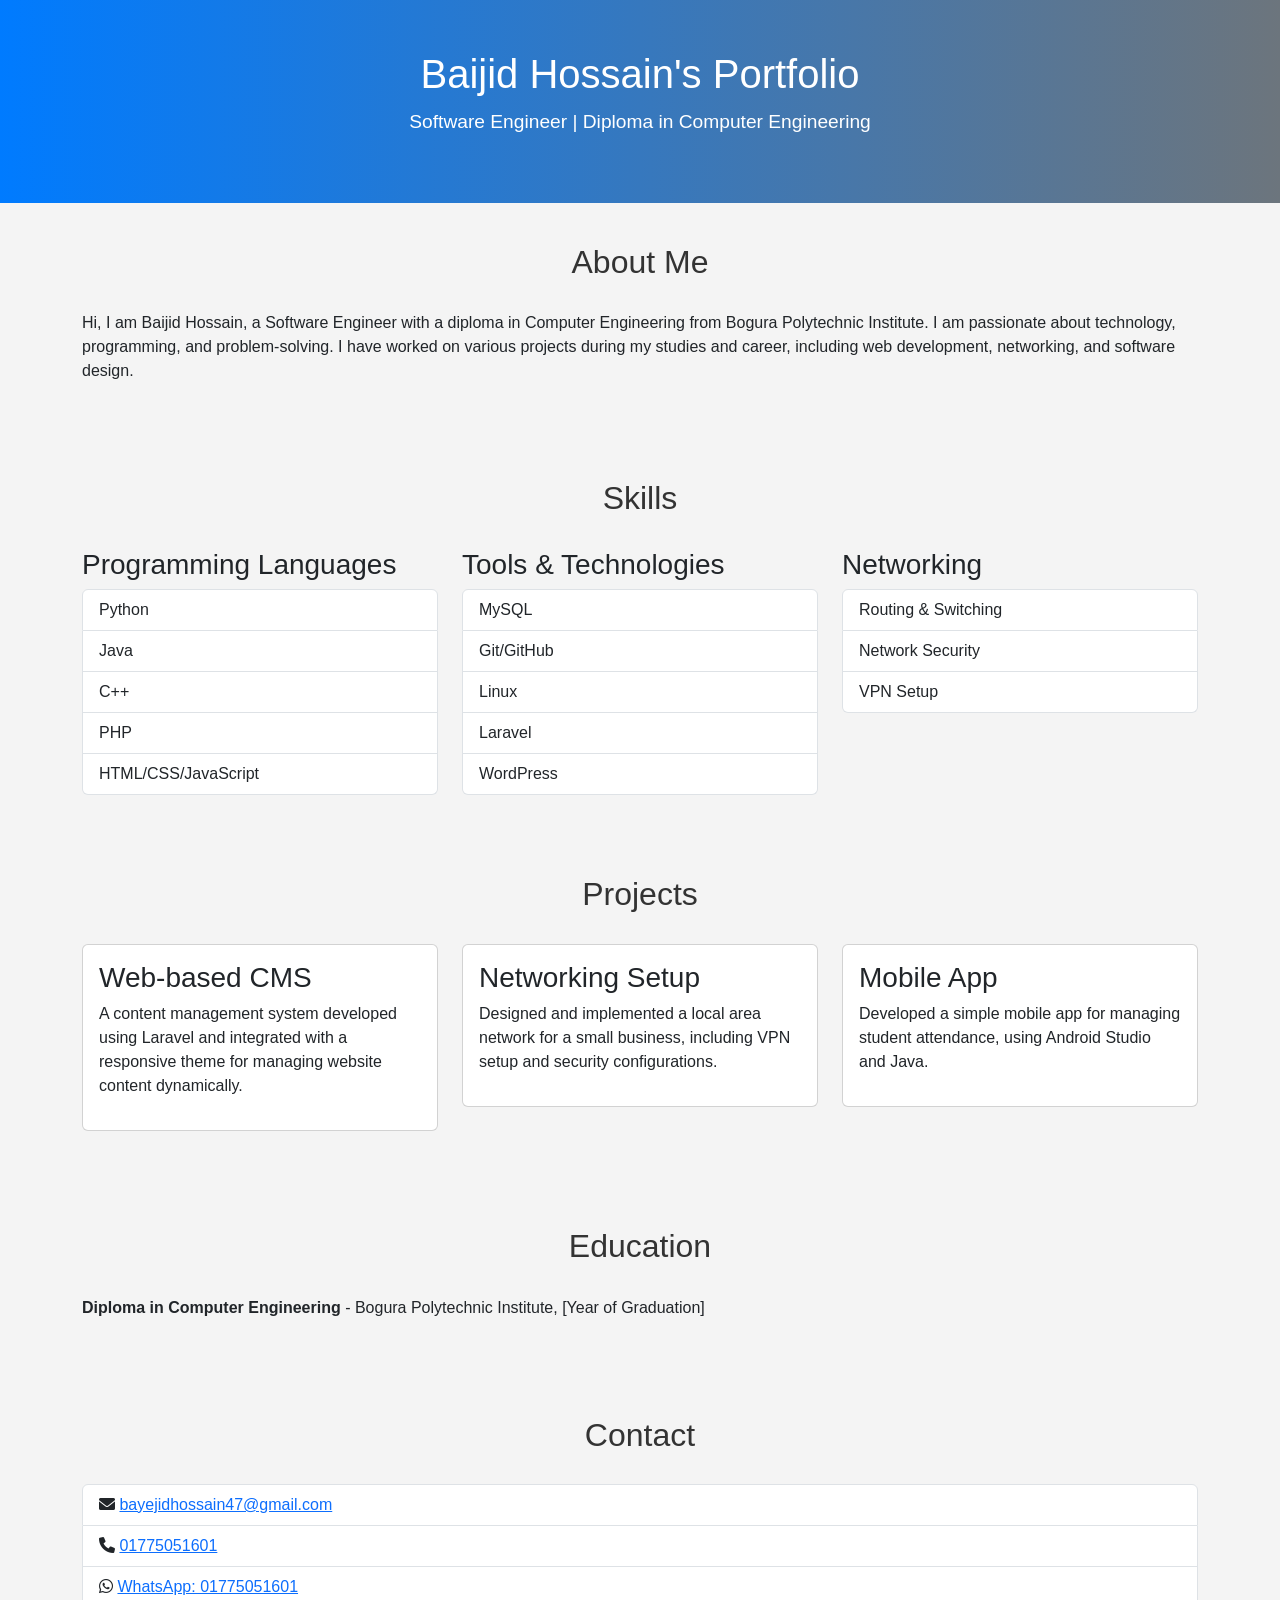
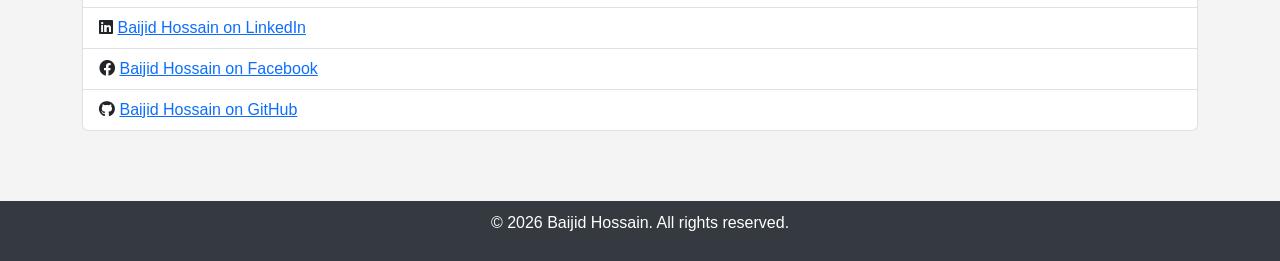
==== index.html @ fb40c0da "some content update" ====
<!DOCTYPE html>
<html lang="en">
<head>
    <meta charset="UTF-8">
    <meta name="viewport" content="width=device-width, initial-scale=1.0">
    <meta name="description" content="Portfolio of Baijid Hossain, a Software Engineer with a Diploma in Computer Engineering.">
    <title>Baijid Hossain - Portfolio</title>

    <!-- Bootstrap 5 CDN -->
    <link href="https://cdn.jsdelivr.net/npm/bootstrap@5.3.0-alpha1/dist/css/bootstrap.min.css" rel="stylesheet">

    <!-- Font Awesome CDN -->
    <link rel="stylesheet" href="https://cdnjs.cloudflare.com/ajax/libs/font-awesome/6.0.0-beta3/css/all.min.css">

    <style>
        body {
            font-family: Arial, sans-serif;
            background-color: #f4f4f4;
        }
        header {
            background: linear-gradient(90deg, #007bff, #6c757d);
            color: #fff;
            padding: 50px 20px;
            text-align: center;
        }
        header h1 {
            font-size: 2.5rem;
            margin-bottom: 10px;
        }
        header p {
            font-size: 1.2rem;
        }
        footer {
            background-color: #343a40;
            color: #fff;
            text-align: center;
            padding: 10px 0;
            margin-top: 30px;
        }
        section {
            padding: 40px 0;
        }
        .section-title {
            margin-bottom: 30px;
            text-align: center;
            color: #333;
            font-size: 2rem;
        }
        .card {
            transition: transform 0.3s, box-shadow 0.3s;
        }
        .card:hover {
            transform: translateY(-10px);
            box-shadow: 0 4px 20px rgba(0, 0, 0, 0.2);
        }
        .contact-icons i {
            margin-right: 10px;
        }
        .bg-light {
            background-color: #ffffff !important;
        }
        .bg-dark {
            background-color: #343a40 !important;
        }
    </style>
</head>
<body>

<header>
    <h1>Baijid Hossain's Portfolio</h1>
    <p>Software Engineer | Diploma in Computer Engineering</p>
</header>

<section id="about" class="container">
    <h2 class="section-title">About Me</h2>
    <p>Hi, I am Baijid Hossain, a Software Engineer with a diploma in Computer Engineering from Bogura Polytechnic Institute. I am passionate about technology, programming, and problem-solving. I have worked on various projects during my studies and career, including web development, networking, and software design.</p>
</section>

<section id="skills" class="container">
    <h2 class="section-title">Skills</h2>
    <div class="row">
        <div class="col-md-4">
            <h3>Programming Languages</h3>
            <ul class="list-group">
                <li class="list-group-item">Python</li>
                <li class="list-group-item">Java</li>
                <li class="list-group-item">C++</li>
                <li class="list-group-item">PHP</li>
                <li class="list-group-item">HTML/CSS/JavaScript</li>
            </ul>
        </div>
        <div class="col-md-4">
            <h3>Tools & Technologies</h3>
            <ul class="list-group">
                <li class="list-group-item">MySQL</li>
                <li class="list-group-item">Git/GitHub</li>
                <li class="list-group-item">Linux</li>
                <li class="list-group-item">Laravel</li>
                <li class="list-group-item">WordPress</li>
            </ul>
        </div>
        <div class="col-md-4">
            <h3>Networking</h3>
            <ul class="list-group">
                <li class="list-group-item">Routing & Switching</li>
                <li class="list-group-item">Network Security</li>
                <li class="list-group-item">VPN Setup</li>
            </ul>
        </div>
    </div>
</section>

<section id="projects" class="container">
    <h2 class="section-title">Projects</h2>
    <div class="row">
        <div class="col-md-4">
            <div class="card mb-3">
                <div class="card-body">
                    <h3 class="card-title">Web-based CMS</h3>
                    <p>A content management system developed using Laravel and integrated with a responsive theme for managing website content dynamically.</p>
                </div>
            </div>
        </div>
        <div class="col-md-4">
            <div class="card mb-3">
                <div class="card-body">
                    <h3 class="card-title">Networking Setup</h3>
                    <p>Designed and implemented a local area network for a small business, including VPN setup and security configurations.</p>
                </div>
            </div>
        </div>
        <div class="col-md-4">
            <div class="card mb-3">
                <div class="card-body">
                    <h3 class="card-title">Mobile App</h3>
                    <p>Developed a simple mobile app for managing student attendance, using Android Studio and Java.</p>
                </div>
            </div>
        </div>
    </div>
</section>

<section id="education" class="container">
    <h2 class="section-title">Education</h2>
    <p><strong>Diploma in Computer Engineering</strong> - Bogura Polytechnic Institute, [Year of Graduation]</p>
</section>

<section id="contact" class="container">
    <h2 class="section-title">Contact</h2>
    <ul class="list-group">
        <li class="list-group-item">
            <i class="fas fa-envelope"></i>
            <a href="mailto:bayejidhossain47@gmail.com">bayejidhossain47@gmail.com</a>
        </li>
        <li class="list-group-item">
            <i class="fas fa-phone"></i>
            <a href="tel:+8801775051601">01775051601</a>
        </li>
        <li class="list-group-item">
            <i class="fab fa-whatsapp"></i>
            <a href="https://wa.me/8801775051601" target="_blank">WhatsApp: 01775051601</a>
        </li>
        <li class="list-group-item">
            <i class="fab fa-linkedin"></i>
            <a href="https://www.linkedin.com/in/baijid-hossain/" target="_blank">Baijid Hossain on LinkedIn</a>
        </li>
        <li class="list-group-item">
            <i class="fab fa-facebook"></i>
            <a href="https://www.facebook.com/baijidhossain.info" target="_blank">Baijid Hossain on Facebook</a>
        </li>
        <li class="list-group-item">
            <i class="fab fa-github"></i>
            <a href="https://github.com/baijidhossain" target="_blank">Baijid Hossain on GitHub</a>
        </li>
    </ul>
</section>

<footer>
    <p>&copy; <span id="currentYear"></span> Baijid Hossain. All rights reserved.</p>
</footer>

<!-- Bootstrap 5 JS and Popper.js -->
<script src="https://cdn.jsdelivr.net/npm/@popperjs/core@2.11.6/dist/umd/popper.min.js"></script>
<script src="https://cdn.jsdelivr.net/npm/bootstrap@5.3.0-alpha1/dist/js/bootstrap.min.js"></script>

<!-- JavaScript to dynamically add the current year -->
<script>
    document.getElementById('currentYear').textContent = new Date().getFullYear();
</script>

</body>
</html>
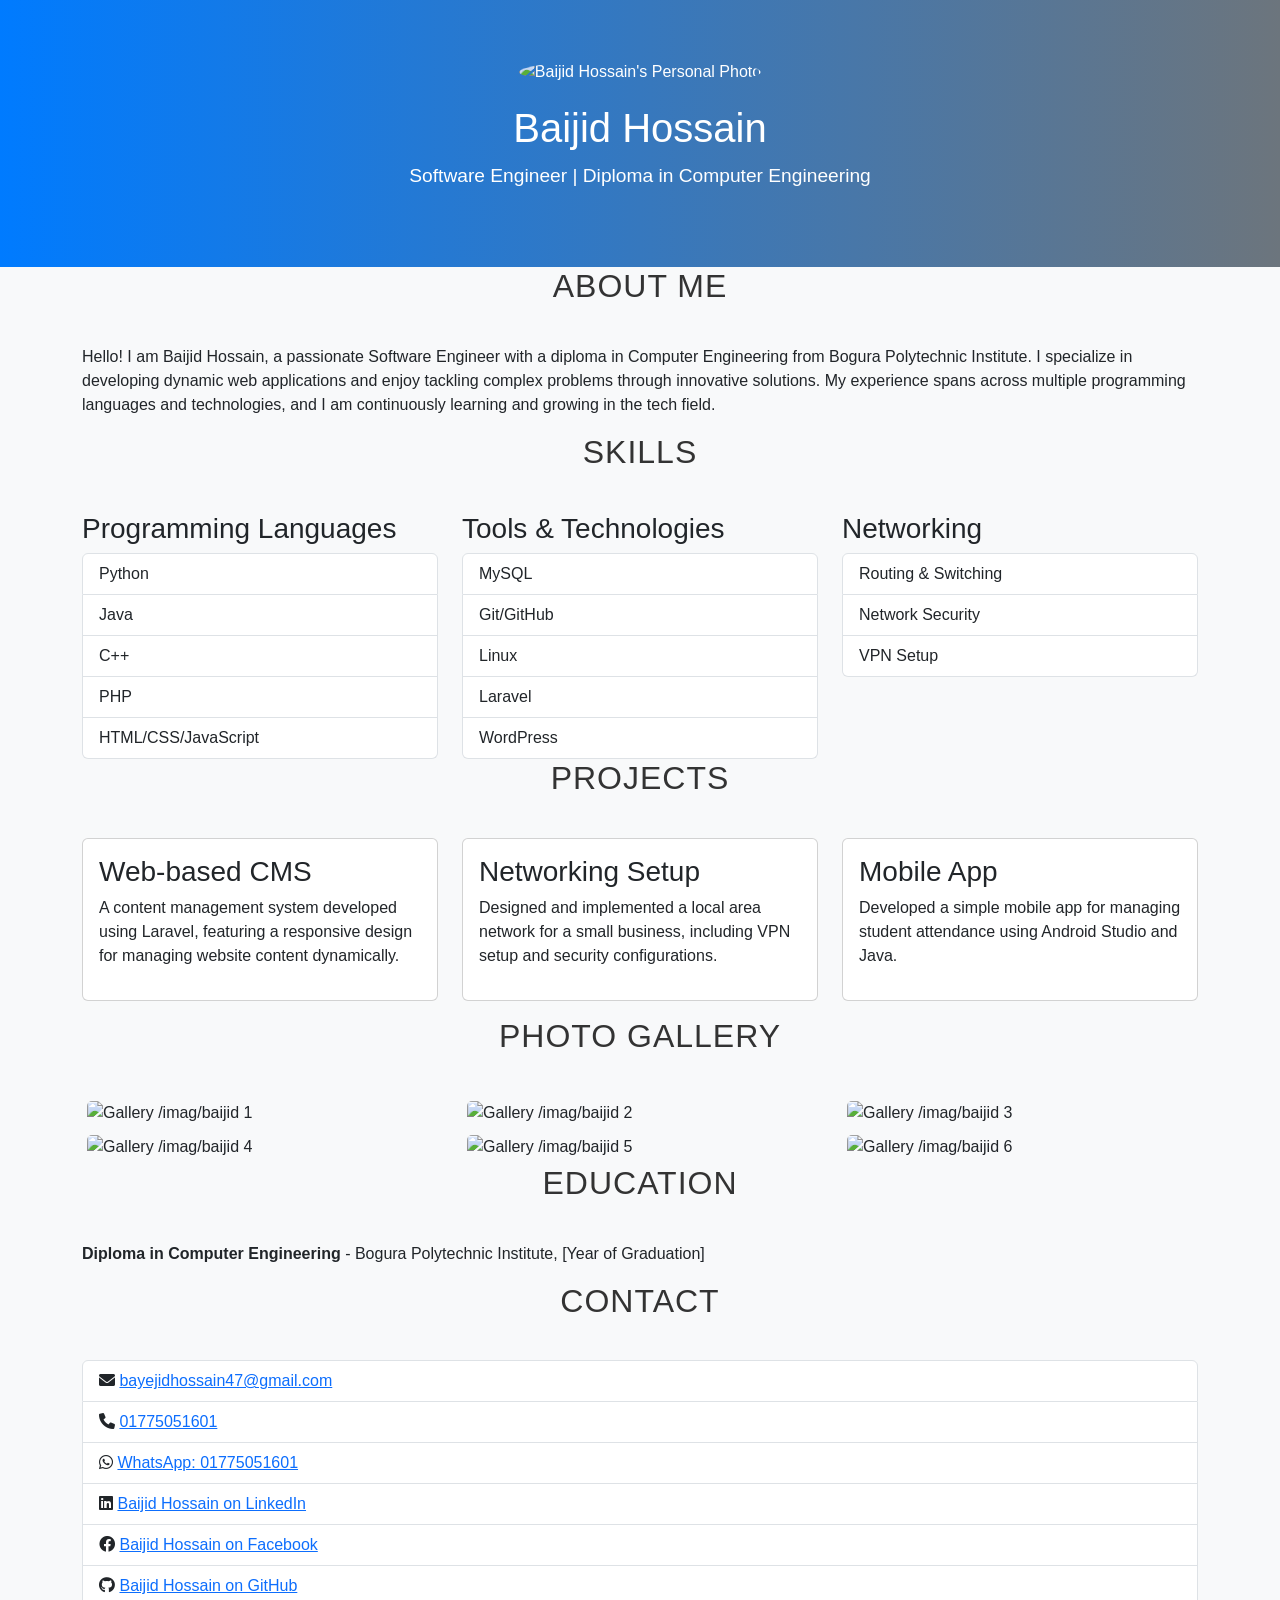
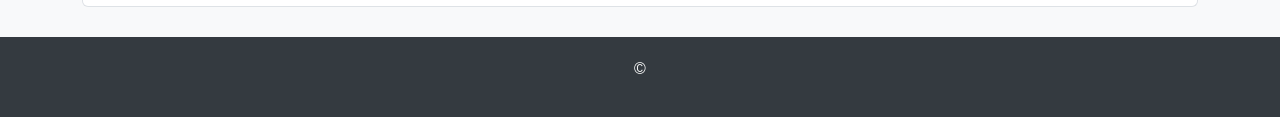
==== commit 7fc76132: "some content update" ====
--- a/index.html
+++ b/index.html
@@ -1,10 +1,11 @@
 <!DOCTYPE html>
 <html lang="en">
+
 <head>
     <meta charset="UTF-8">
     <meta name="viewport" content="width=device-width, initial-scale=1.0">
     <meta name="description" content="Portfolio of Baijid Hossain, a Software Engineer with a Diploma in Computer Engineering.">
-    <title>Baijid Hossain - Portfolio</title>
+    <title>Baijid Hossain - Professional Portfolio</title>
 
     <!-- Bootstrap 5 CDN -->
     <link href="https://cdn.jsdelivr.net/npm/bootstrap@5.3.0-alpha1/dist/css/bootstrap.min.css" rel="stylesheet">
@@ -15,12 +16,12 @@
     <style>
         body {
             font-family: Arial, sans-serif;
-            background-color: #f4f4f4;
+            background-color: #f8f9fa;
         }
         header {
             background: linear-gradient(90deg, #007bff, #6c757d);
             color: #fff;
-            padding: 50px 20px;
+            padding: 60px 20px;
             text-align: center;
         }
         header h1 {
@@ -29,51 +30,55 @@
         }
         header p {
             font-size: 1.2rem;
+        }
+        header img {
+            width: 150px; /* Adjust size as needed */
+            height: auto;
+            border-radius: 50%; /* Makes the image circular */
+            margin-bottom: 20px; /* Space below the image */
+        }
+        .section-title {
+            margin-bottom: 40px;
+            text-align: center;
+            color: #333;
+            font-size: 2rem;
+            text-transform: uppercase;
+            letter-spacing: 1px;
+        }
+        .card {
+            transition: transform 0.3s, box-shadow 0.3s;
+        }
+        .card:hover {
+            transform: translateY(-10px);
+            box-shadow: 0 4px 20px rgba(0, 0, 0, 0.2);
         }
         footer {
             background-color: #343a40;
             color: #fff;
             text-align: center;
-            padding: 10px 0;
+            padding: 20px 0;
             margin-top: 30px;
         }
-        section {
-            padding: 40px 0;
-        }
-        .section-title {
-            margin-bottom: 30px;
-            text-align: center;
-            color: #333;
-            font-size: 2rem;
-        }
-        .card {
-            transition: transform 0.3s, box-shadow 0.3s;
-        }
-        .card:hover {
-            transform: translateY(-10px);
-            box-shadow: 0 4px 20px rgba(0, 0, 0, 0.2);
-        }
-        .contact-icons i {
-            margin-right: 10px;
-        }
-        .bg-light {
-            background-color: #ffffff !important;
-        }
-        .bg-dark {
-            background-color: #343a40 !important;
+        .gallery img {
+            margin: 5px;
+            border-radius: 5px;
+            max-height: 200px;
+            object-fit: cover; /* Ensures images maintain their aspect ratio */
         }
     </style>
 </head>
+
 <body>
 
 <header>
-    <h1>Baijid Hossain's Portfolio</h1>
+    <img src="baijidhossain.jpg" alt="Baijid Hossain's Personal Photo">
+    <h1>Baijid Hossain</h1>
     <p>Software Engineer | Diploma in Computer Engineering</p>
 </header>
 
 <section id="about" class="container">
     <h2 class="section-title">About Me</h2>
-    <p>Hi, I am Baijid Hossain, a Software Engineer with a diploma in Computer Engineering from Bogura Polytechnic Institute. I am passionate about technology, programming, and problem-solving. I have worked on various projects during my studies and career, including web development, networking, and software design.</p>
+    <p>Hello! I am Baijid Hossain, a passionate Software Engineer with a diploma in Computer Engineering from Bogura Polytechnic Institute. I specialize in developing dynamic web applications and enjoy tackling complex problems through innovative solutions. My experience spans across multiple programming languages and technologies, and I am continuously learning and growing in the tech field.</p>
 </section>
 
 <section id="skills" class="container">
@@ -117,7 +122,7 @@
             <div class="card mb-3">
                 <div class="card-body">
                     <h3 class="card-title">Web-based CMS</h3>
-                    <p>A content management system developed using Laravel and integrated with a responsive theme for managing website content dynamically.</p>
+                    <p>A content management system developed using Laravel, featuring a responsive design for managing website content dynamically.</p>
                 </div>
             </div>
         </div>
@@ -133,9 +138,33 @@
             <div class="card mb-3">
                 <div class="card-body">
                     <h3 class="card-title">Mobile App</h3>
-                    <p>Developed a simple mobile app for managing student attendance, using Android Studio and Java.</p>
+                    <p>Developed a simple mobile app for managing student attendance using Android Studio and Java.</p>
                 </div>
             </div>
+        </div>
+    </div>
+</section>
+
+<section id="gallery" class="container">
+    <h2 class="section-title">Photo Gallery</h2>
+    <div class="row gallery">
+        <div class="col-md-4">
+            <img src="/imag/baijid1.jpg" alt="Gallery /imag/baijid 1" class="img-fluid">
+        </div>
+        <div class="col-md-4">
+            <img src="/imag/baijid2.jpg" alt="Gallery /imag/baijid 2" class="img-fluid">
+        </div>
+        <div class="col-md-4">
+            <img src="/imag/baijid3.jpg" alt="Gallery /imag/baijid 3" class="img-fluid">
+        </div>
+        <div class="col-md-4">
+            <img src="/imag/baijid4.jpg" alt="Gallery /imag/baijid 4" class="img-fluid">
+        </div>
+        <div class="col-md-4">
+            <img src="/imag/baijid5.jpg" alt="Gallery /imag/baijid 5" class="img-fluid">
+        </div>
+        <div class="col-md-4">
+            <img src="/imag/baijid6.jpg" alt="Gallery /imag/baijid 6" class="img-fluid">
         </div>
     </div>
 </section>
@@ -176,17 +205,4 @@
 </section>
 
 <footer>
-    <p>&copy; <span id="currentYear"></span> Baijid Hossain. All rights reserved.</p>
-</footer>
-
-<!-- Bootstrap 5 JS and Popper.js -->
-<script src="https://cdn.jsdelivr.net/npm/@popperjs/core@2.11.6/dist/umd/popper.min.js"></script>
-<script src="https://cdn.jsdelivr.net/npm/bootstrap@5.3.0-alpha1/dist/js/bootstrap.min.js"></script>
-
-<!-- JavaScript to dynamically add the current year -->
-<script>
-    document.getElementById('currentYear').textContent = new Date().getFullYear();
-</script>
-
-</body>
-</html>
+    <p>&copy; <span id="
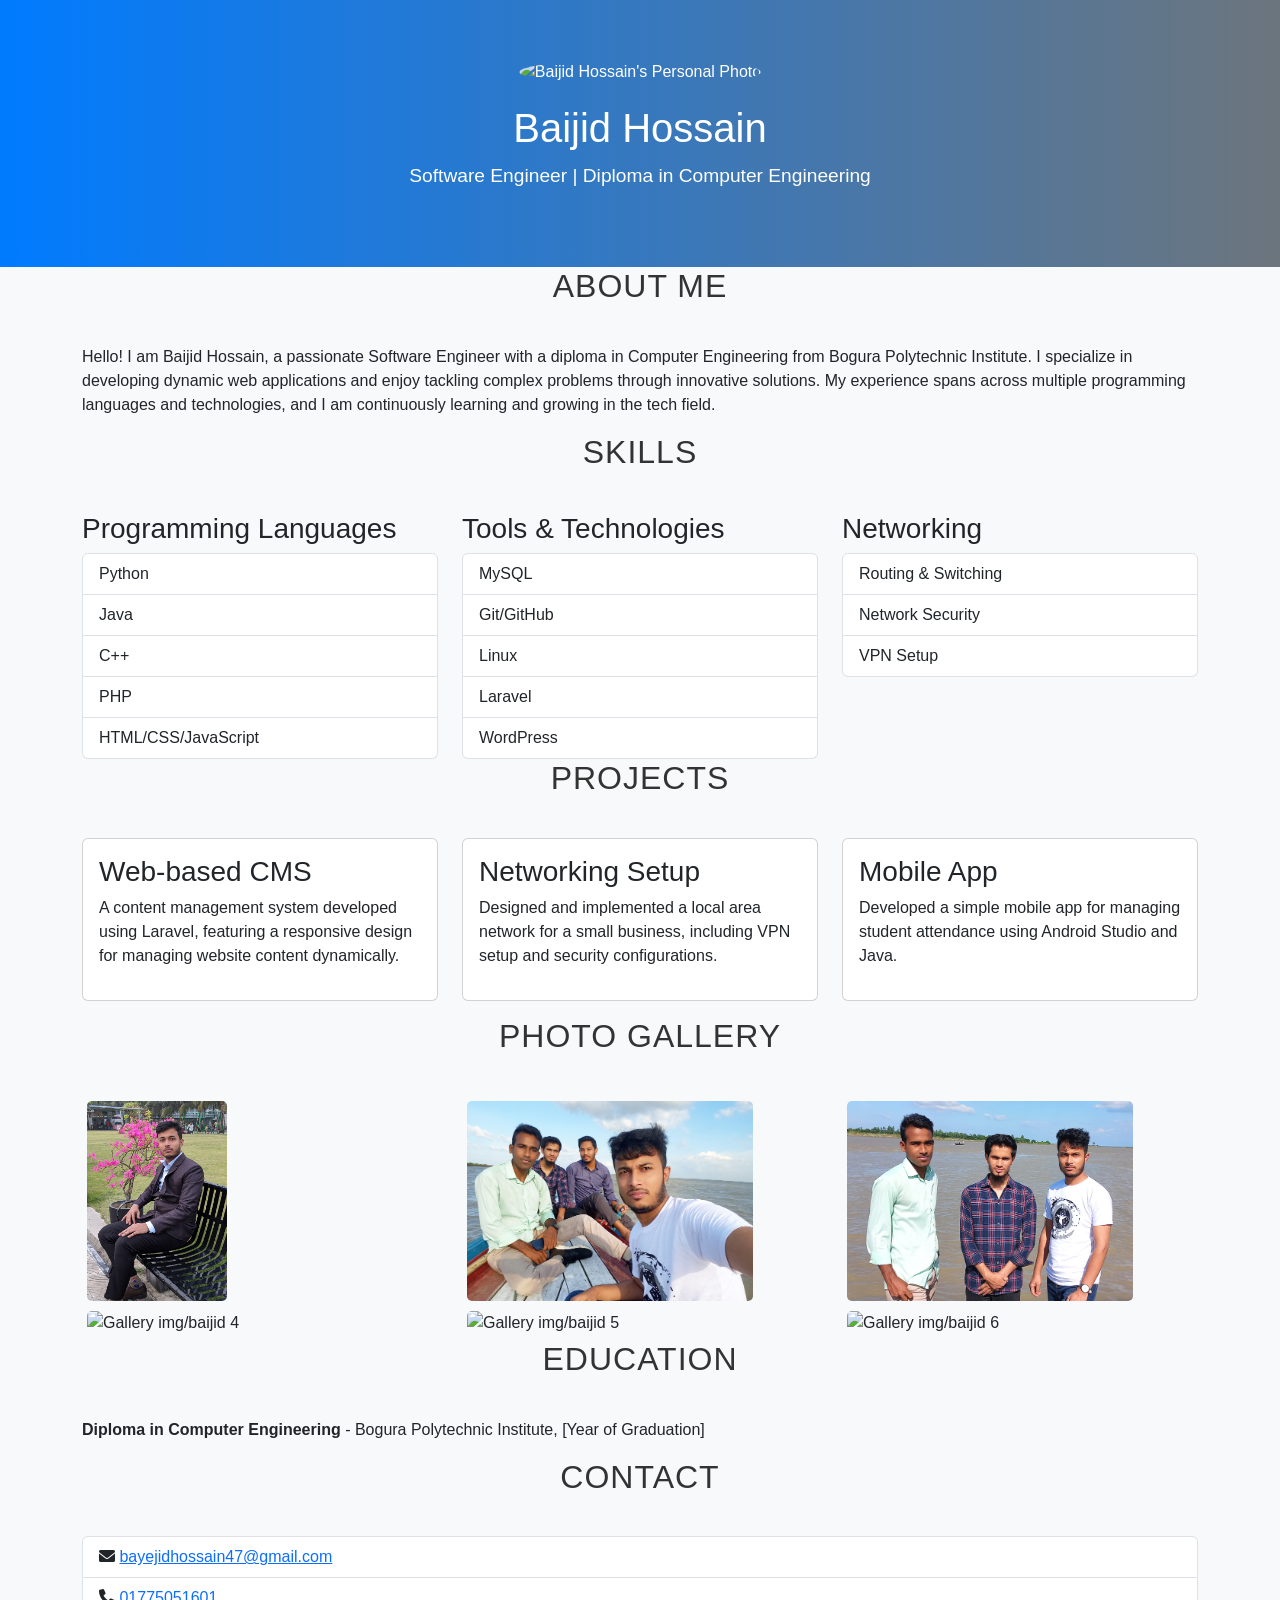
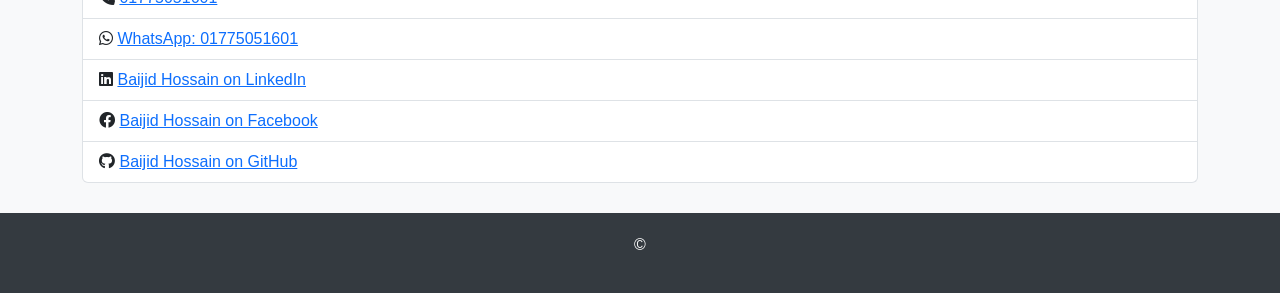
==== commit f59c69a6: "some updated" ====
--- a/index.html
+++ b/index.html
@@ -149,22 +149,22 @@
     <h2 class="section-title">Photo Gallery</h2>
     <div class="row gallery">
         <div class="col-md-4">
-            <img src="/imag/baijid1.jpg" alt="Gallery /imag/baijid 1" class="img-fluid">
-        </div>
-        <div class="col-md-4">
-            <img src="/imag/baijid2.jpg" alt="Gallery /imag/baijid 2" class="img-fluid">
-        </div>
-        <div class="col-md-4">
-            <img src="/imag/baijid3.jpg" alt="Gallery /imag/baijid 3" class="img-fluid">
-        </div>
-        <div class="col-md-4">
-            <img src="/imag/baijid4.jpg" alt="Gallery /imag/baijid 4" class="img-fluid">
-        </div>
-        <div class="col-md-4">
-            <img src="/imag/baijid5.jpg" alt="Gallery /imag/baijid 5" class="img-fluid">
-        </div>
-        <div class="col-md-4">
-            <img src="/imag/baijid6.jpg" alt="Gallery /imag/baijid 6" class="img-fluid">
+            <img src="img/baijid1.jpg" alt="Gallery img/baijid 1" class="img-fluid">
+        </div>
+        <div class="col-md-4">
+            <img src="img/baijid2.jpg" alt="Gallery img/baijid 2" class="img-fluid">
+        </div>
+        <div class="col-md-4">
+            <img src="img/baijid3.jpg" alt="Gallery img/baijid 3" class="img-fluid">
+        </div>
+        <div class="col-md-4">
+            <img src="img/baijid4.jpg" alt="Gallery img/baijid 4" class="img-fluid">
+        </div>
+        <div class="col-md-4">
+            <img src="img/baijid5.jpg" alt="Gallery img/baijid 5" class="img-fluid">
+        </div>
+        <div class="col-md-4">
+            <img src="img/baijid6.jpg" alt="Gallery img/baijid 6" class="img-fluid">
         </div>
     </div>
 </section>
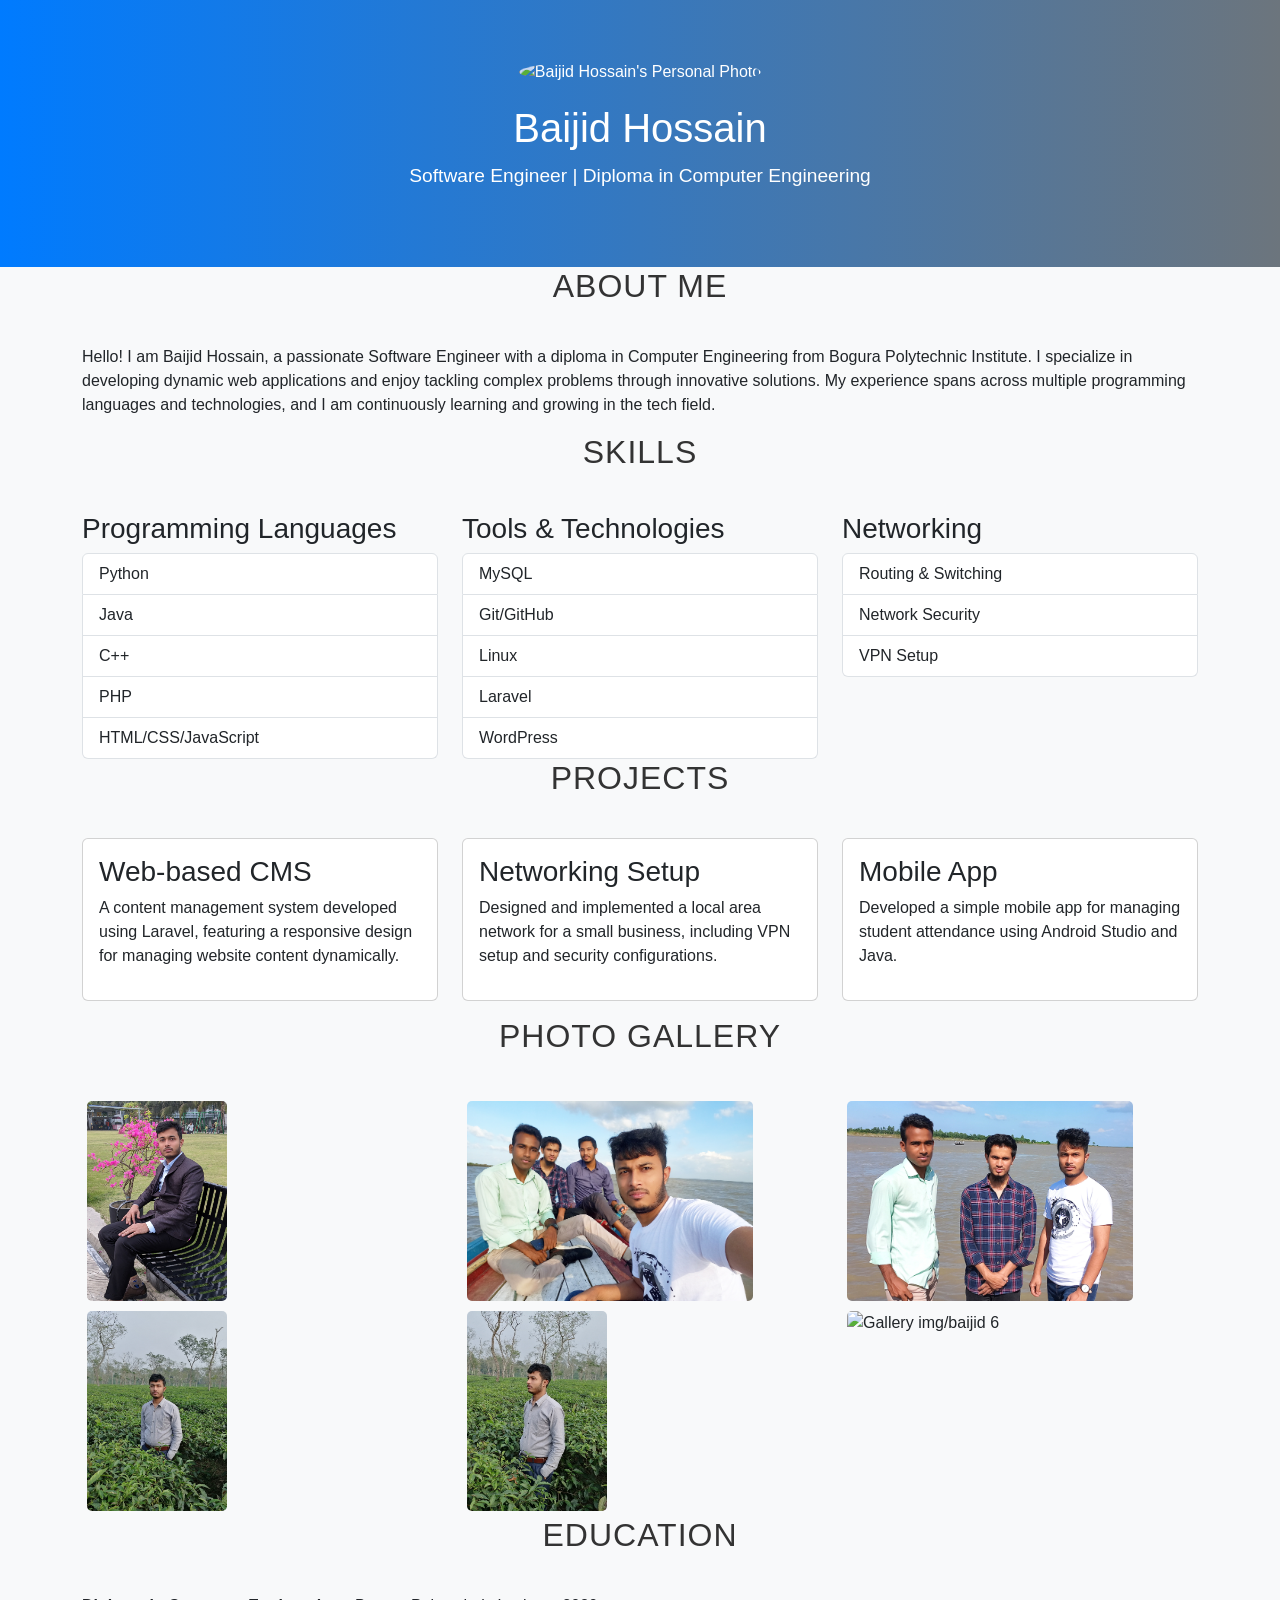
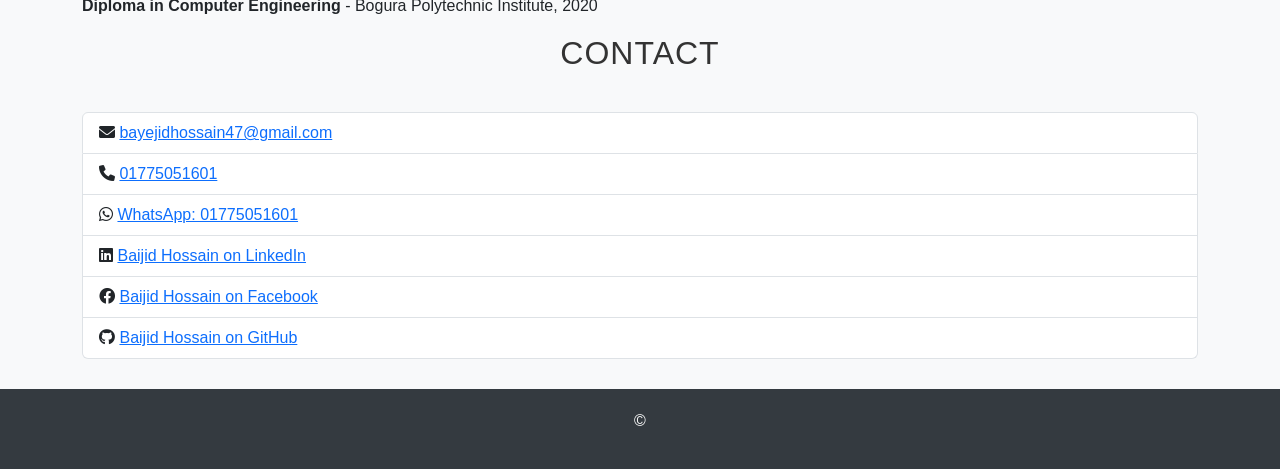
==== commit 4c8c4470: "some updated" ====
--- a/index.html
+++ b/index.html
@@ -171,7 +171,7 @@
 
 <section id="education" class="container">
     <h2 class="section-title">Education</h2>
-    <p><strong>Diploma in Computer Engineering</strong> - Bogura Polytechnic Institute, [Year of Graduation]</p>
+    <p><strong>Diploma in Computer Engineering</strong> - Bogura Polytechnic Institute, 2020</p>
 </section>
 
 <section id="contact" class="container">
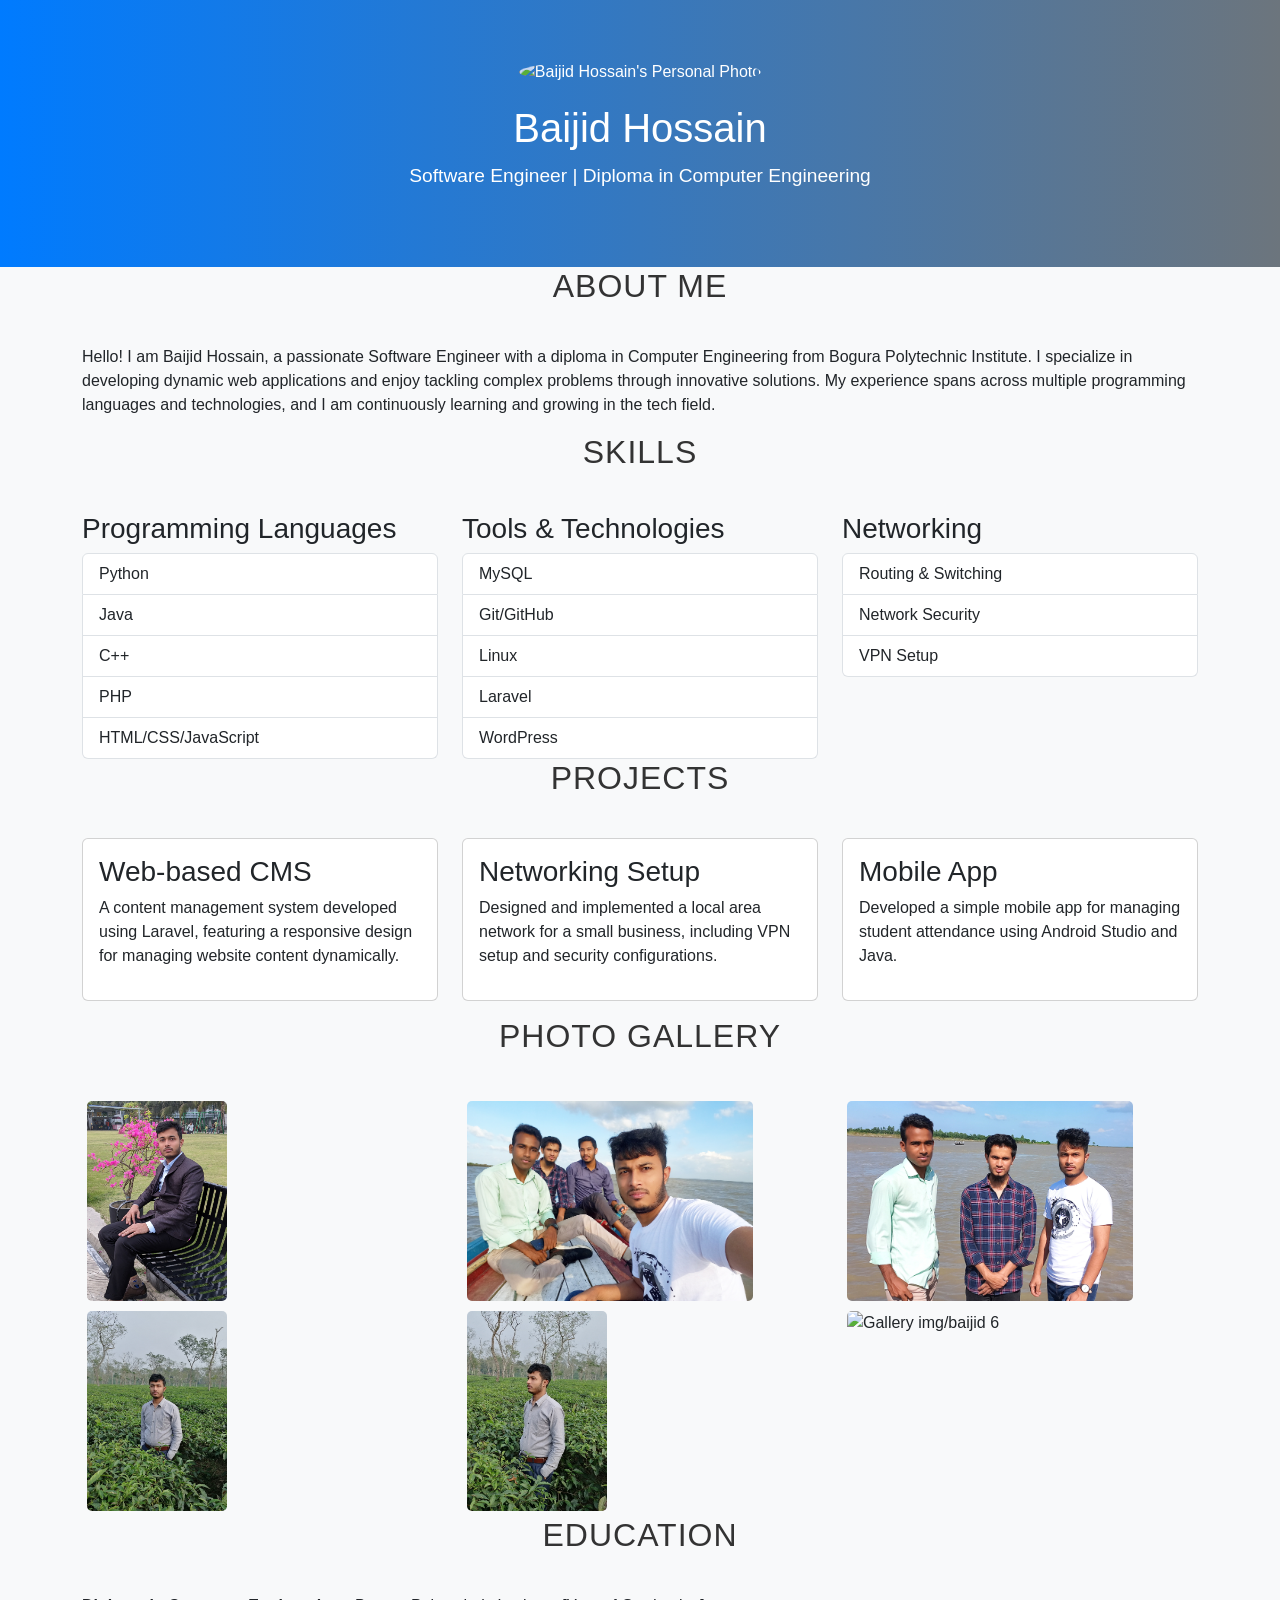
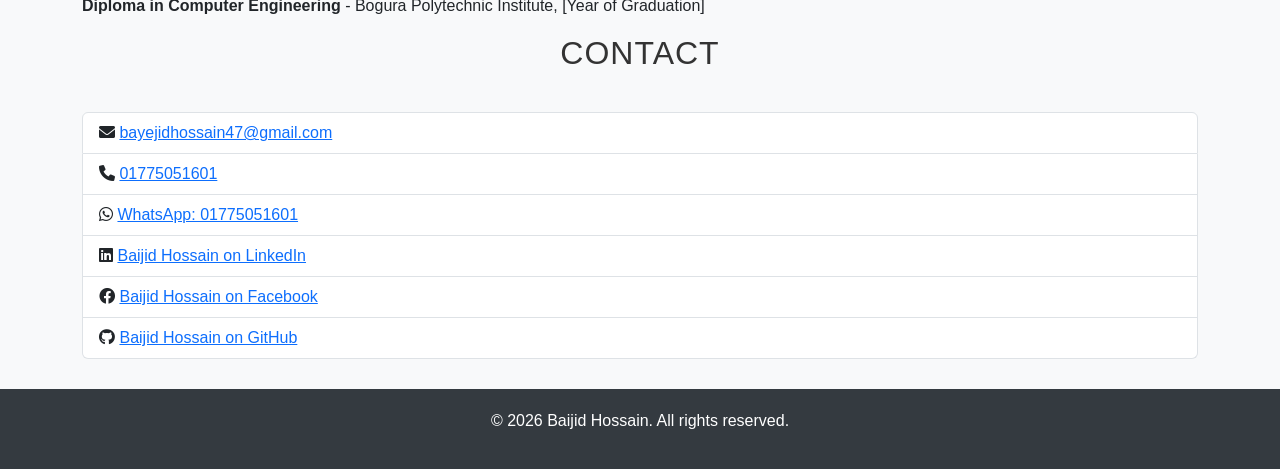
==== commit a0ca8225: "some updated" ====
--- a/index.html
+++ b/index.html
@@ -171,7 +171,7 @@
 
 <section id="education" class="container">
     <h2 class="section-title">Education</h2>
-    <p><strong>Diploma in Computer Engineering</strong> - Bogura Polytechnic Institute, 2020</p>
+    <p><strong>Diploma in Computer Engineering</strong> - Bogura Polytechnic Institute, [Year of Graduation]</p>
 </section>
 
 <section id="contact" class="container">
@@ -205,4 +205,17 @@
 </section>
 
 <footer>
-    <p>&copy; <span id="
+    <p>&copy; <span id="currentYear"></span> Baijid Hossain. All rights reserved.</p>
+</footer>
+
+<!-- Bootstrap 5 JS and Popper.js -->
+<script src="https://cdn.jsdelivr.net/npm/@popperjs/core@2.11.6/dist/umd/popper.min.js"></script>
+<script src="https://cdn.jsdelivr.net/npm/bootstrap@5.3.0-alpha1/dist/js/bootstrap.min.js"></script>
+
+<!-- JavaScript to dynamically add the current year -->
+<script>
+    document.getElementById('currentYear').textContent = new Date().getFullYear();
+</script>
+
+</body>
+</html>
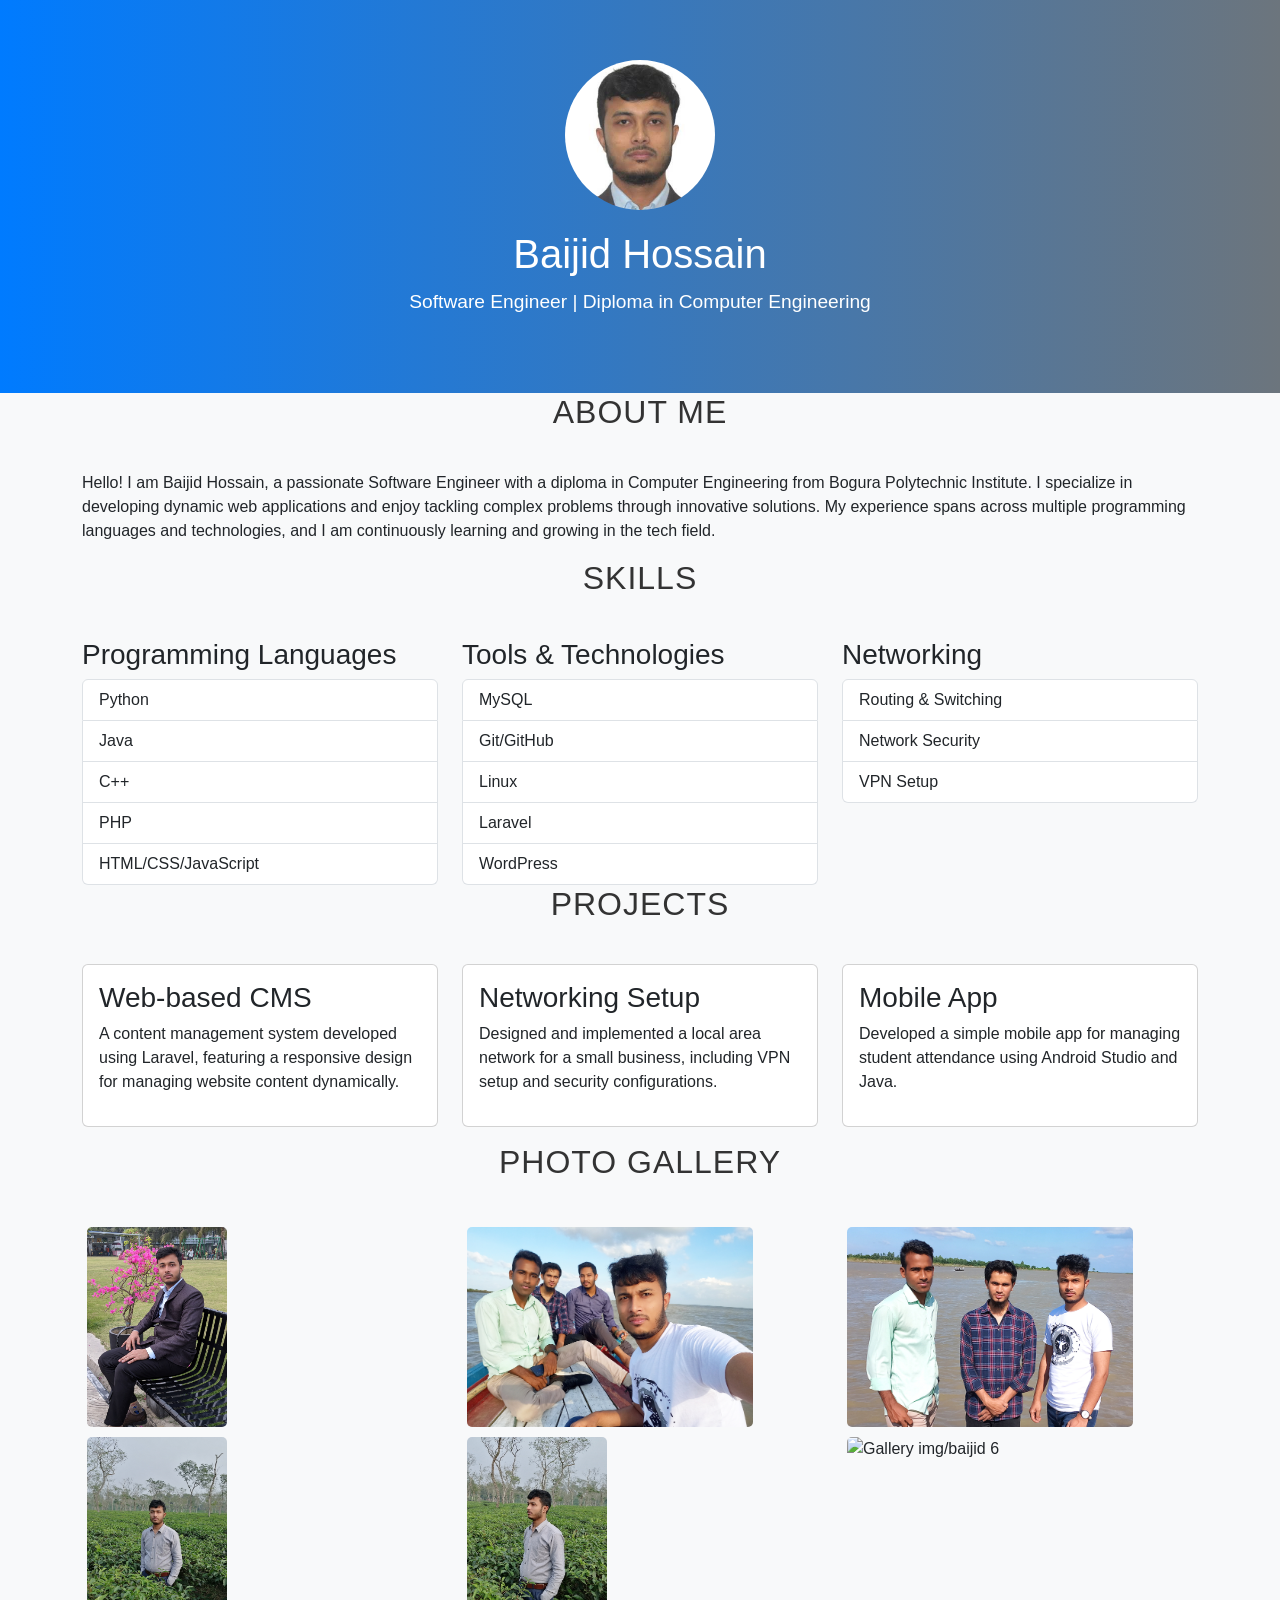
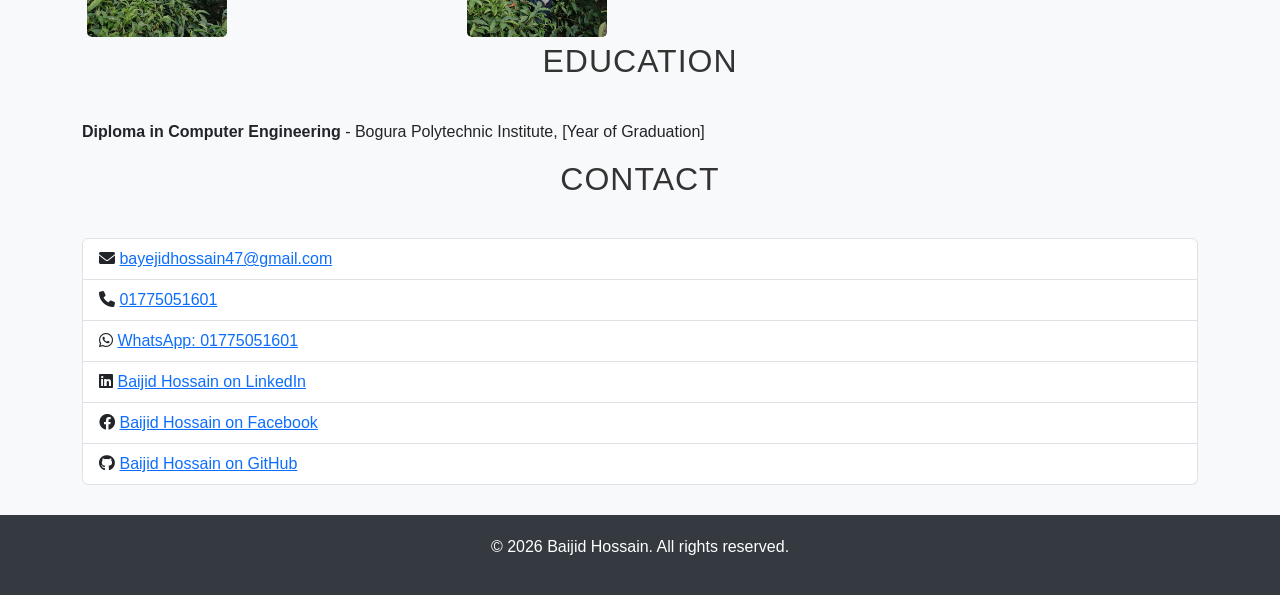
==== commit 4046c2ee: "some updated" ====
--- a/index.html
+++ b/index.html
@@ -71,7 +71,7 @@
 <body>
 
 <header>
-    <img src="baijidhossain.jpg" alt="Baijid Hossain's Personal Photo">
+    <img src="img/baijidhossain.jpg" alt="Baijid Hossain's Personal Photo">
     <h1>Baijid Hossain</h1>
     <p>Software Engineer | Diploma in Computer Engineering</p>
 </header>
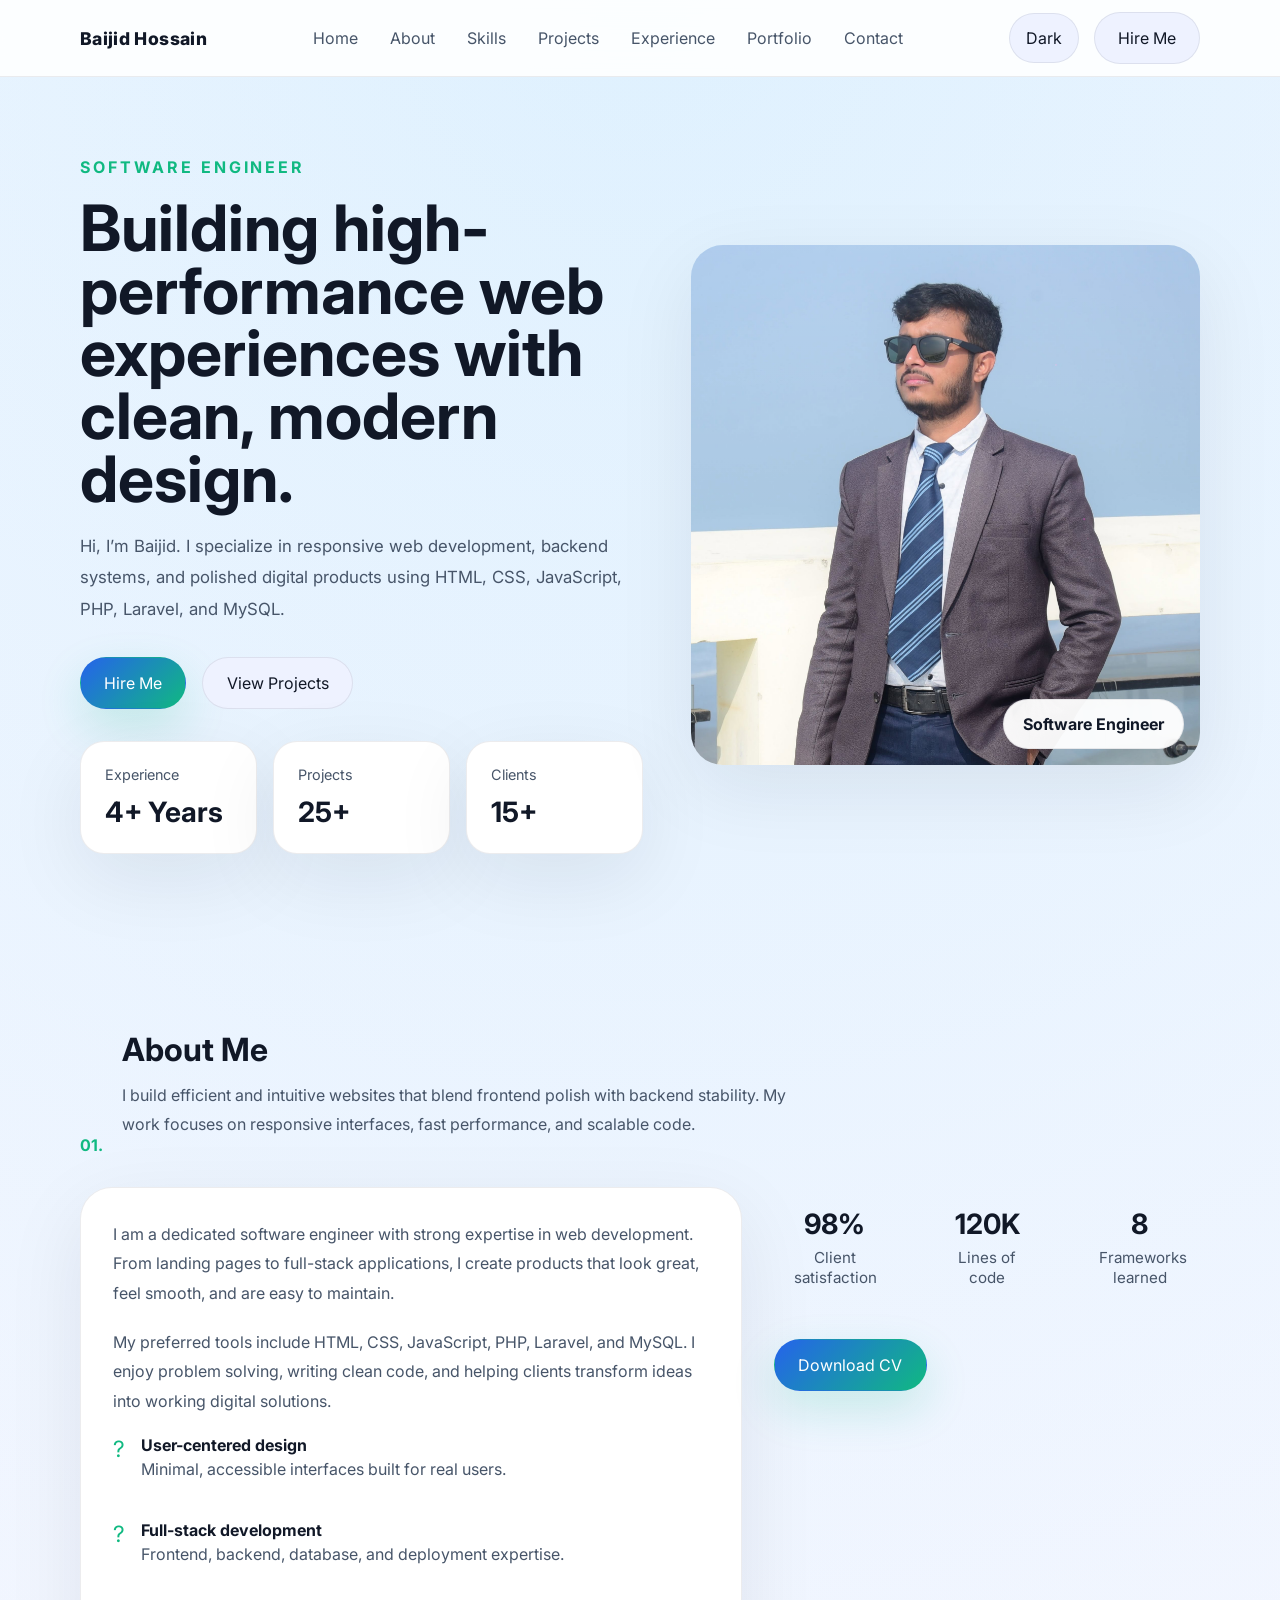
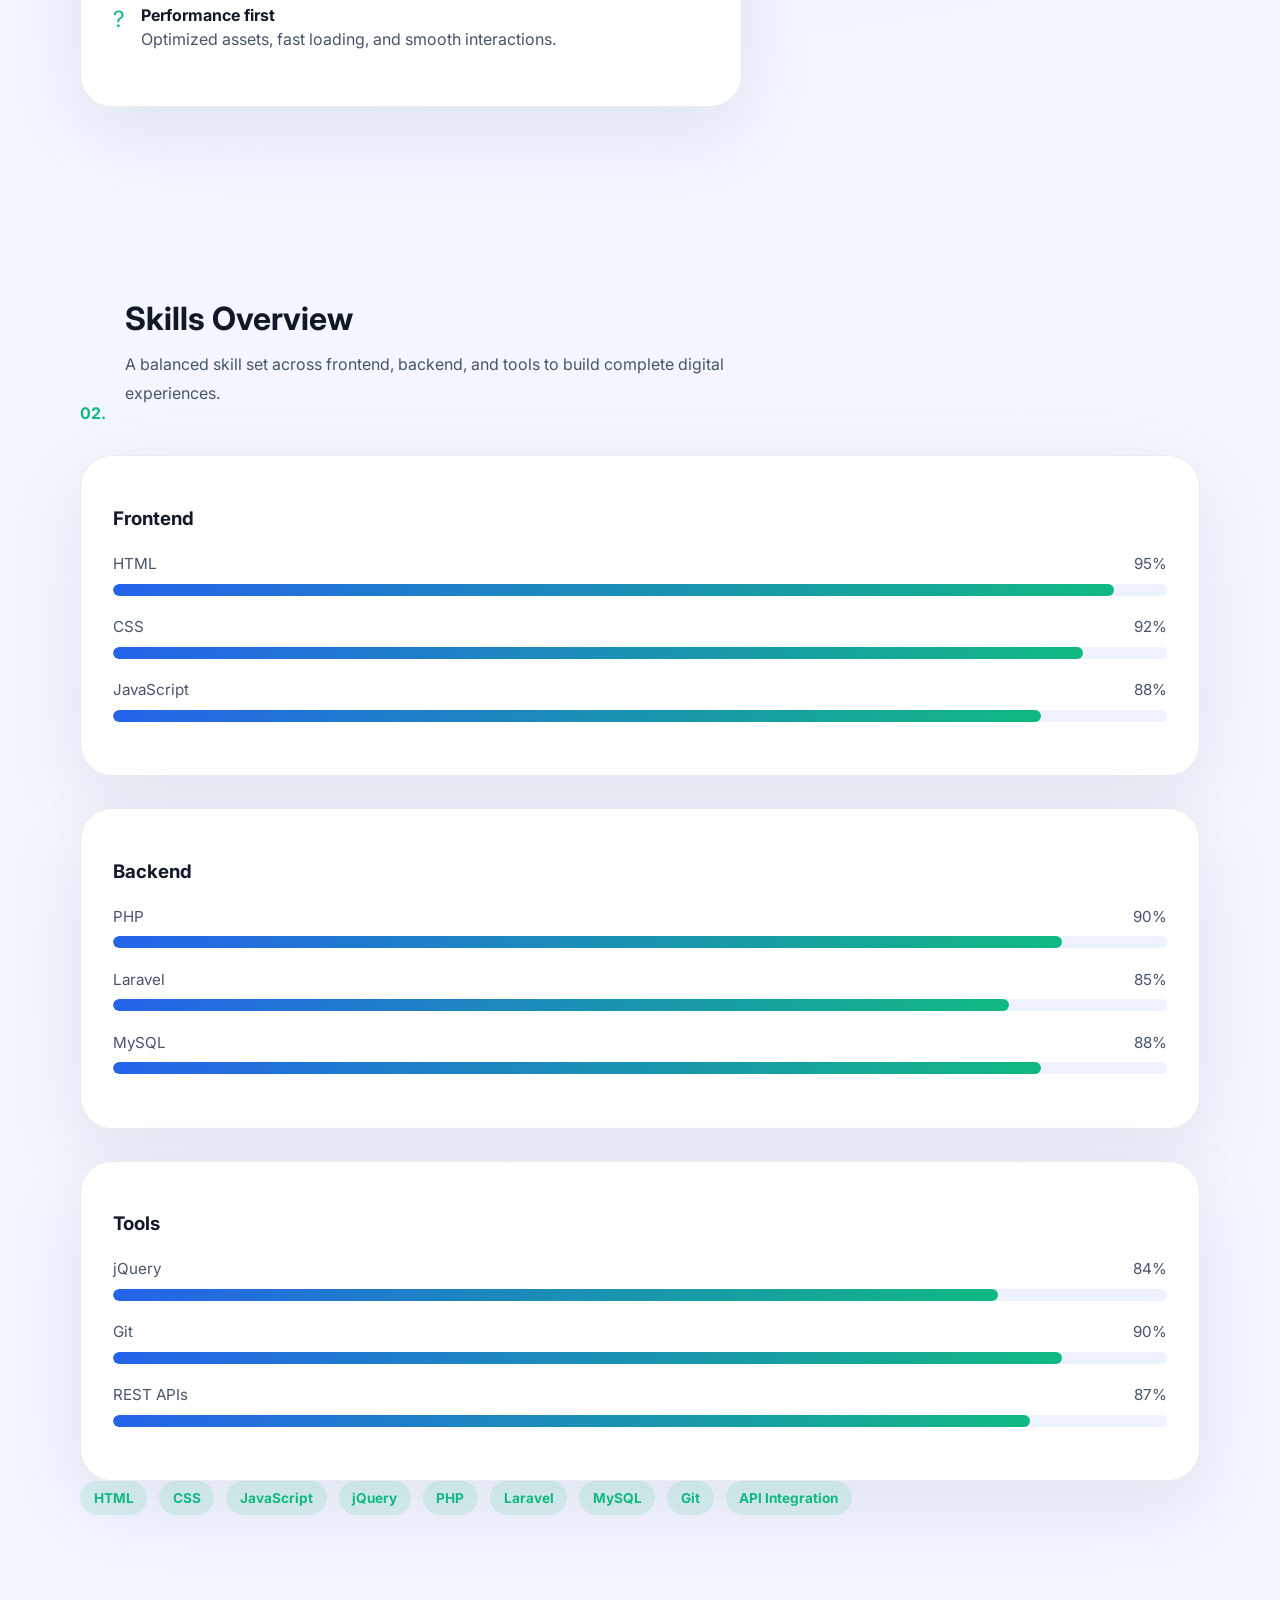
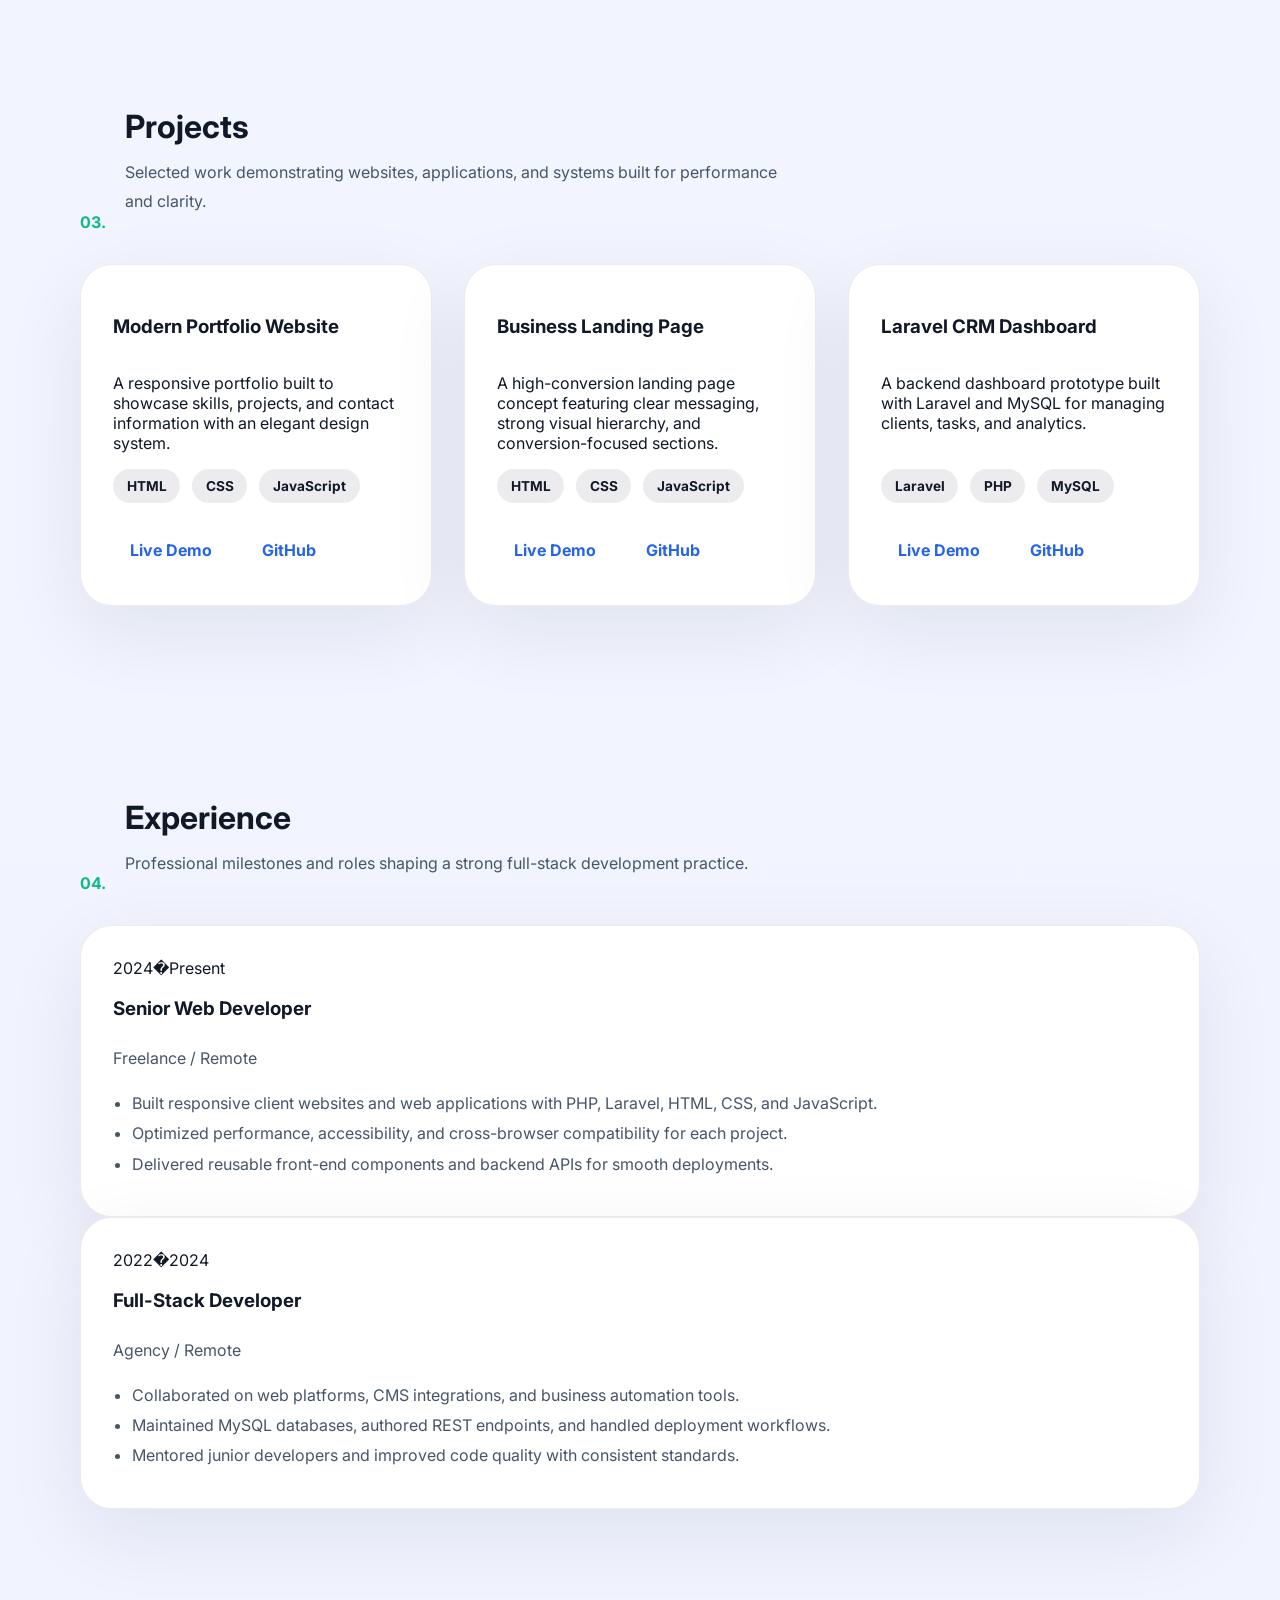
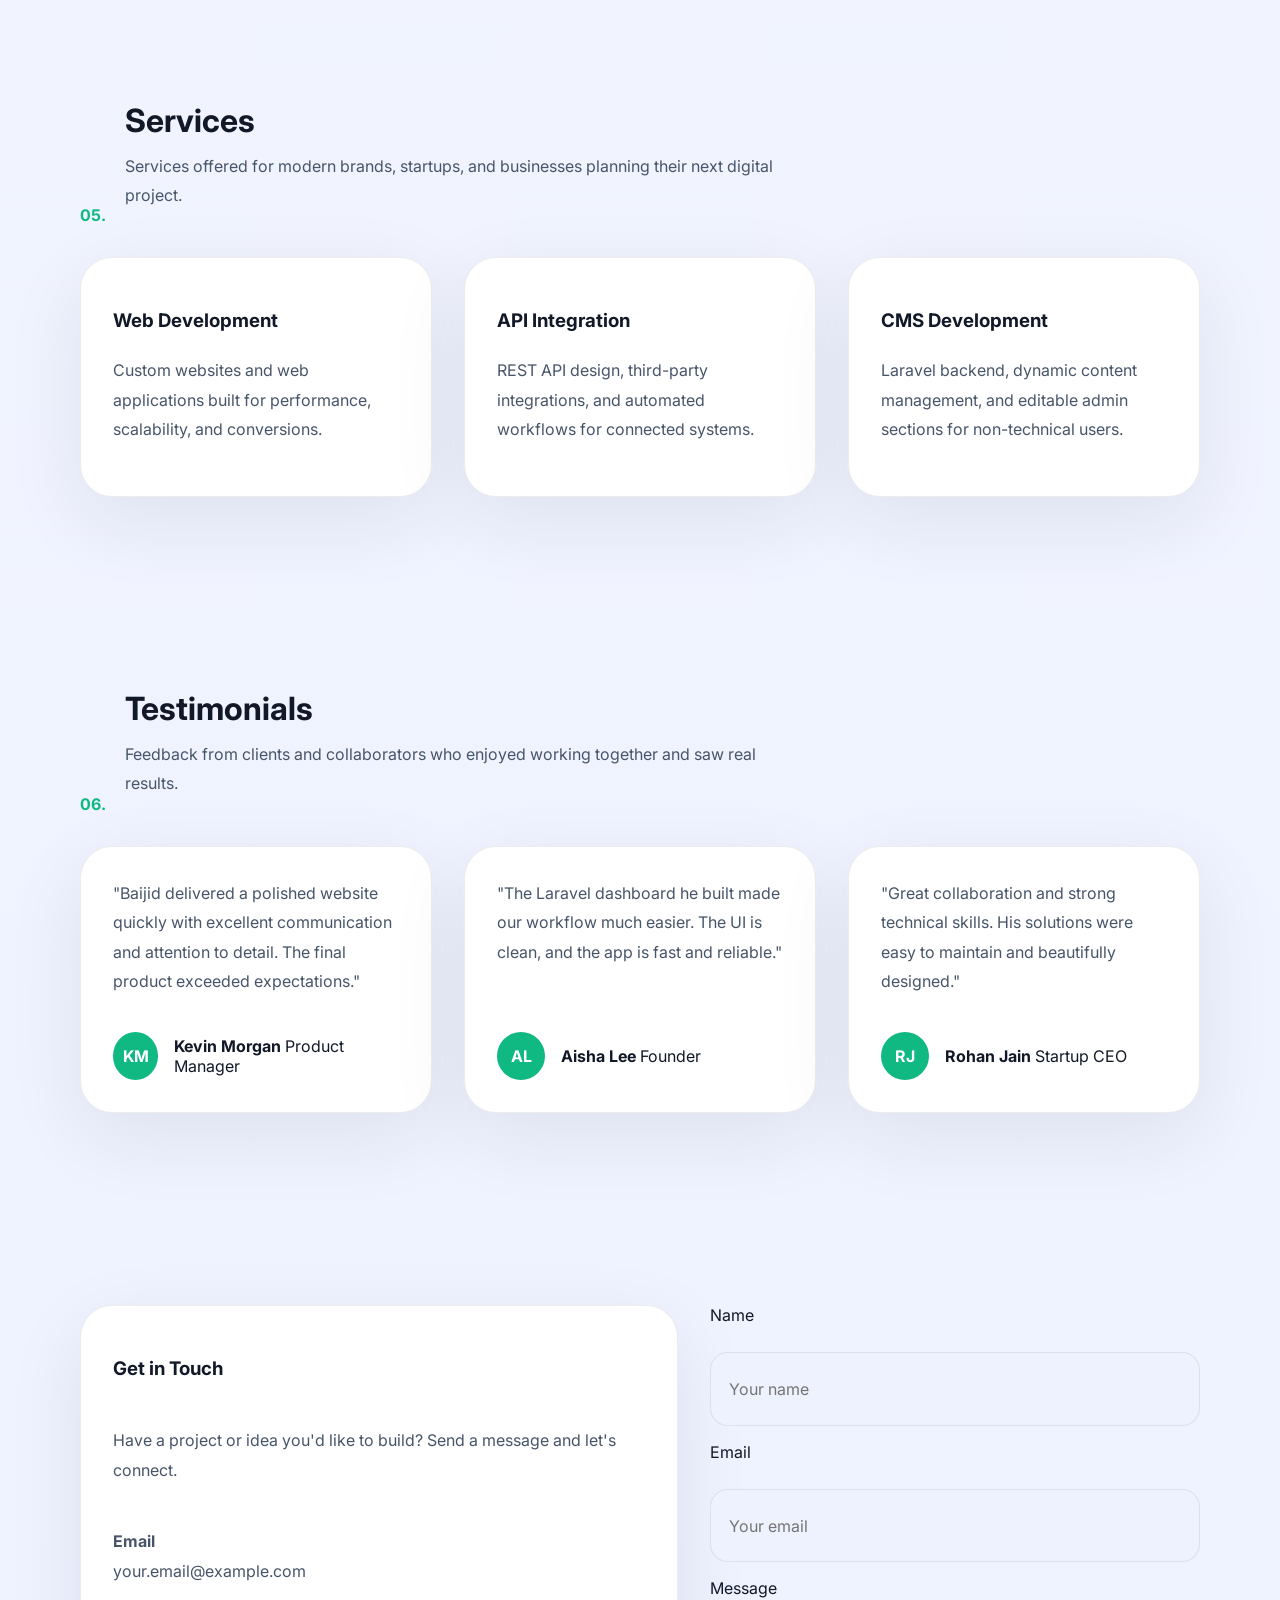
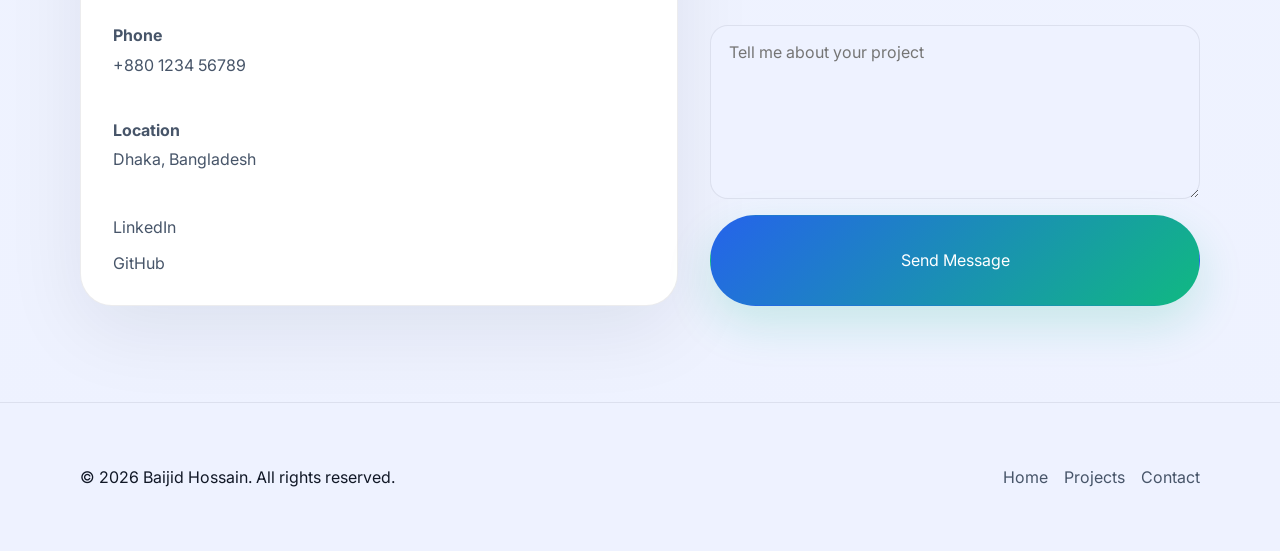
==== commit c78a572b: "portfolio" ====
--- a/index.html
+++ b/index.html
@@ -1,221 +1,420 @@
 <!DOCTYPE html>
 <html lang="en">
-
 <head>
-    <meta charset="UTF-8">
-    <meta name="viewport" content="width=device-width, initial-scale=1.0">
-    <meta name="description" content="Portfolio of Baijid Hossain, a Software Engineer with a Diploma in Computer Engineering.">
-    <title>Baijid Hossain - Professional Portfolio</title>
-
-    <!-- Bootstrap 5 CDN -->
-    <link href="https://cdn.jsdelivr.net/npm/bootstrap@5.3.0-alpha1/dist/css/bootstrap.min.css" rel="stylesheet">
-
-    <!-- Font Awesome CDN -->
-    <link rel="stylesheet" href="https://cdnjs.cloudflare.com/ajax/libs/font-awesome/6.0.0-beta3/css/all.min.css">
-
-    <style>
-        body {
-            font-family: Arial, sans-serif;
-            background-color: #f8f9fa;
-        }
-        header {
-            background: linear-gradient(90deg, #007bff, #6c757d);
-            color: #fff;
-            padding: 60px 20px;
-            text-align: center;
-        }
-        header h1 {
-            font-size: 2.5rem;
-            margin-bottom: 10px;
-        }
-        header p {
-            font-size: 1.2rem;
-        }
-        header img {
-            width: 150px; /* Adjust size as needed */
-            height: auto;
-            border-radius: 50%; /* Makes the image circular */
-            margin-bottom: 20px; /* Space below the image */
-        }
-        .section-title {
-            margin-bottom: 40px;
-            text-align: center;
-            color: #333;
-            font-size: 2rem;
-            text-transform: uppercase;
-            letter-spacing: 1px;
-        }
-        .card {
-            transition: transform 0.3s, box-shadow 0.3s;
-        }
-        .card:hover {
-            transform: translateY(-10px);
-            box-shadow: 0 4px 20px rgba(0, 0, 0, 0.2);
-        }
-        footer {
-            background-color: #343a40;
-            color: #fff;
-            text-align: center;
-            padding: 20px 0;
-            margin-top: 30px;
-        }
-        .gallery img {
-            margin: 5px;
-            border-radius: 5px;
-            max-height: 200px;
-            object-fit: cover; /* Ensures images maintain their aspect ratio */
-        }
-    </style>
+  <meta charset="UTF-8">
+  <meta name="viewport" content="width=device-width, initial-scale=1.0">
+  <meta name="description" content="Professional portfolio of Baijid Hossain showcasing skills, projects, experience, and contact information for a software engineer and web developer.">
+  <title>Baijid Hossain | Software Engineer</title>
+  <link rel="preconnect" href="https://fonts.googleapis.com">
+  <link rel="preconnect" href="https://fonts.gstatic.com" crossorigin>
+  <link href="https://fonts.googleapis.com/css2?family=Inter:wght@400;500;600;700;800&display=swap" rel="stylesheet">
+  <link rel="stylesheet" href="assets/css/style.css">
 </head>
-
 <body>
-
-<header>
-    <img src="img/baijidhossain.jpg" alt="Baijid Hossain's Personal Photo">
-    <h1>Baijid Hossain</h1>
-    <p>Software Engineer | Diploma in Computer Engineering</p>
-</header>
-
-<section id="about" class="container">
-    <h2 class="section-title">About Me</h2>
-    <p>Hello! I am Baijid Hossain, a passionate Software Engineer with a diploma in Computer Engineering from Bogura Polytechnic Institute. I specialize in developing dynamic web applications and enjoy tackling complex problems through innovative solutions. My experience spans across multiple programming languages and technologies, and I am continuously learning and growing in the tech field.</p>
-</section>
-
-<section id="skills" class="container">
-    <h2 class="section-title">Skills</h2>
-    <div class="row">
-        <div class="col-md-4">
-            <h3>Programming Languages</h3>
-            <ul class="list-group">
-                <li class="list-group-item">Python</li>
-                <li class="list-group-item">Java</li>
-                <li class="list-group-item">C++</li>
-                <li class="list-group-item">PHP</li>
-                <li class="list-group-item">HTML/CSS/JavaScript</li>
+  <header class="site-header">
+    <div class="container header-inner reveal">
+      <a class="brand" href="#home">Baijid Hossain</a>
+      <nav aria-label="Main navigation">
+        <ul class="nav-list">
+          <li><a href="#home">Home</a></li>
+          <li><a href="#about">About</a></li>
+          <li><a href="#skills">Skills</a></li>
+          <li><a href="#projects">Projects</a></li>
+          <li><a href="#experience">Experience</a></li>
+          <li><a href="pages/projects.html">Portfolio</a></li>
+          <li><a href="#contact">Contact</a></li>
+        </ul>
+      </nav>
+      <div class="header-actions">
+        <button class="theme-toggle" type="button" aria-label="Toggle light and dark theme">Dark</button>
+        <a href="#contact" class="button button--secondary">Hire Me</a>
+      </div>
+    </div>
+  </header>
+
+  <main>
+    <section class="hero reveal" id="home">
+      <div class="container hero-grid">
+        <div class="hero-copy">
+          <span class="eyebrow">Software Engineer</span>
+          <h1>Building high-performance web experiences with clean, modern design.</h1>
+          <p>Hi, I’m Baijid. I specialize in responsive web development, backend systems, and polished digital products using HTML, CSS, JavaScript, PHP, Laravel, and MySQL.</p>
+          <div class="hero-buttons">
+            <a href="#contact" class="button button--primary">Hire Me</a>
+            <a href="#projects" class="button button--secondary">View Projects</a>
+          </div>
+
+          <div class="hero-meta">
+            <div class="hero-card">
+              <span>Experience</span>
+              <strong>4+ Years</strong>
+            </div>
+            <div class="hero-card">
+              <span>Projects</span>
+              <strong>25+</strong>
+            </div>
+            <div class="hero-card">
+              <span>Clients</span>
+              <strong>15+</strong>
+            </div>
+          </div>
+        </div>
+
+        <div class="hero-media">
+          <div class="hero-image">
+            <img src="assets/images/profile.jpg" alt="Profile image of Baijid Hossain">
+          </div>
+          <span class="hero-badge">Software Engineer</span>
+        </div>
+      </div>
+    </section>
+
+    <section class="section reveal" id="about">
+      <div class="container">
+        <div class="section-header">
+          <span class="section-number">01.</span>
+          <div>
+            <h2>About Me</h2>
+            <p class="section-description">I build efficient and intuitive websites that blend frontend polish with backend stability. My work focuses on responsive interfaces, fast performance, and scalable code.</p>
+          </div>
+        </div>
+
+        <div class="about-grid">
+          <div class="about-card">
+            <p>I am a dedicated software engineer with strong expertise in web development. From landing pages to full-stack applications, I create products that look great, feel smooth, and are easy to maintain.</p>
+            <p>My preferred tools include HTML, CSS, JavaScript, PHP, Laravel, and MySQL. I enjoy problem solving, writing clean code, and helping clients transform ideas into working digital solutions.</p>
+
+            <div class="feature-list">
+              <div class="feature">
+                <span>?</span>
+                <div>
+                  <strong>User-centered design</strong>
+                  <p>Minimal, accessible interfaces built for real users.</p>
+                </div>
+              </div>
+              <div class="feature">
+                <span>?</span>
+                <div>
+                  <strong>Full-stack development</strong>
+                  <p>Frontend, backend, database, and deployment expertise.</p>
+                </div>
+              </div>
+              <div class="feature">
+                <span>?</span>
+                <div>
+                  <strong>Performance first</strong>
+                  <p>Optimized assets, fast loading, and smooth interactions.</p>
+                </div>
+              </div>
+            </div>
+          </div>
+
+          <aside class="about-sidebar">
+            <div class="metric-grid">
+              <div class="metric">
+                <strong>98%</strong>
+                <span>Client satisfaction</span>
+              </div>
+              <div class="metric">
+                <strong>120K</strong>
+                <span>Lines of code</span>
+              </div>
+              <div class="metric">
+                <strong>8</strong>
+                <span>Frameworks learned</span>
+              </div>
+            </div>
+
+            <a class="button button--primary" href="#contact">Download CV</a>
+          </aside>
+        </div>
+      </div>
+    </section>
+
+    <section class="section reveal" id="skills">
+      <div class="container">
+        <div class="section-header">
+          <span class="section-number">02.</span>
+          <div>
+            <h2>Skills Overview</h2>
+            <p class="section-description">A balanced skill set across frontend, backend, and tools to build complete digital experiences.</p>
+          </div>
+        </div>
+
+        <div class="skills-grid">
+          <div class="skill-card">
+            <h3>Frontend</h3>
+            <div class="skill">
+              <div class="skill-label"><span>HTML</span><span>95%</span></div>
+              <div class="skill-bar"><span class="skill-bar__fill" style="width: 95%;"></span></div>
+            </div>
+            <div class="skill">
+              <div class="skill-label"><span>CSS</span><span>92%</span></div>
+              <div class="skill-bar"><span class="skill-bar__fill" style="width: 92%;"></span></div>
+            </div>
+            <div class="skill">
+              <div class="skill-label"><span>JavaScript</span><span>88%</span></div>
+              <div class="skill-bar"><span class="skill-bar__fill" style="width: 88%;"></span></div>
+            </div>
+          </div>
+
+          <div class="skill-card">
+            <h3>Backend</h3>
+            <div class="skill">
+              <div class="skill-label"><span>PHP</span><span>90%</span></div>
+              <div class="skill-bar"><span class="skill-bar__fill" style="width: 90%;"></span></div>
+            </div>
+            <div class="skill">
+              <div class="skill-label"><span>Laravel</span><span>85%</span></div>
+              <div class="skill-bar"><span class="skill-bar__fill" style="width: 85%;"></span></div>
+            </div>
+            <div class="skill">
+              <div class="skill-label"><span>MySQL</span><span>88%</span></div>
+              <div class="skill-bar"><span class="skill-bar__fill" style="width: 88%;"></span></div>
+            </div>
+          </div>
+
+          <div class="skill-card">
+            <h3>Tools</h3>
+            <div class="skill">
+              <div class="skill-label"><span>jQuery</span><span>84%</span></div>
+              <div class="skill-bar"><span class="skill-bar__fill" style="width: 84%;"></span></div>
+            </div>
+            <div class="skill">
+              <div class="skill-label"><span>Git</span><span>90%</span></div>
+              <div class="skill-bar"><span class="skill-bar__fill" style="width: 90%;"></span></div>
+            </div>
+            <div class="skill">
+              <div class="skill-label"><span>REST APIs</span><span>87%</span></div>
+              <div class="skill-bar"><span class="skill-bar__fill" style="width: 87%;"></span></div>
+            </div>
+          </div>
+        </div>
+
+        <div class="skill-badge">
+          <span class="tag">HTML</span>
+          <span class="tag">CSS</span>
+          <span class="tag">JavaScript</span>
+          <span class="tag">jQuery</span>
+          <span class="tag">PHP</span>
+          <span class="tag">Laravel</span>
+          <span class="tag">MySQL</span>
+          <span class="tag">Git</span>
+          <span class="tag">API Integration</span>
+        </div>
+      </div>
+    </section>
+
+    <section class="section reveal" id="projects">
+      <div class="container">
+        <div class="section-header">
+          <span class="section-number">03.</span>
+          <div>
+            <h2>Projects</h2>
+            <p class="section-description">Selected work demonstrating websites, applications, and systems built for performance and clarity.</p>
+          </div>
+        </div>
+
+        <div class="project-grid">
+          <article class="project-card reveal">
+            <h3>Modern Portfolio Website</h3>
+            <p>A responsive portfolio built to showcase skills, projects, and contact information with an elegant design system.</p>
+            <div class="project-tech">
+              <span class="tag tag--dark">HTML</span>
+              <span class="tag tag--dark">CSS</span>
+              <span class="tag tag--dark">JavaScript</span>
+            </div>
+            <div class="project-links">
+              <a href="#" target="_blank" rel="noopener">Live Demo</a>
+              <a href="#" target="_blank" rel="noopener">GitHub</a>
+            </div>
+          </article>
+
+          <article class="project-card reveal">
+            <h3>Business Landing Page</h3>
+            <p>A high-conversion landing page concept featuring clear messaging, strong visual hierarchy, and conversion-focused sections.</p>
+            <div class="project-tech">
+              <span class="tag tag--dark">HTML</span>
+              <span class="tag tag--dark">CSS</span>
+              <span class="tag tag--dark">JavaScript</span>
+            </div>
+            <div class="project-links">
+              <a href="#" target="_blank" rel="noopener">Live Demo</a>
+              <a href="#" target="_blank" rel="noopener">GitHub</a>
+            </div>
+          </article>
+
+          <article class="project-card reveal">
+            <h3>Laravel CRM Dashboard</h3>
+            <p>A backend dashboard prototype built with Laravel and MySQL for managing clients, tasks, and analytics.</p>
+            <div class="project-tech">
+              <span class="tag tag--dark">Laravel</span>
+              <span class="tag tag--dark">PHP</span>
+              <span class="tag tag--dark">MySQL</span>
+            </div>
+            <div class="project-links">
+              <a href="#" target="_blank" rel="noopener">Live Demo</a>
+              <a href="#" target="_blank" rel="noopener">GitHub</a>
+            </div>
+          </article>
+        </div>
+      </div>
+    </section>
+
+    <section class="section reveal" id="experience">
+      <div class="container">
+        <div class="section-header">
+          <span class="section-number">04.</span>
+          <div>
+            <h2>Experience</h2>
+            <p class="section-description">Professional milestones and roles shaping a strong full-stack development practice.</p>
+          </div>
+        </div>
+
+        <div class="experience-list">
+          <article class="timeline-item reveal">
+            <span>2024�Present</span>
+            <h3>Senior Web Developer</h3>
+            <p>Freelance / Remote</p>
+            <ul>
+              <li>Built responsive client websites and web applications with PHP, Laravel, HTML, CSS, and JavaScript.</li>
+              <li>Optimized performance, accessibility, and cross-browser compatibility for each project.</li>
+              <li>Delivered reusable front-end components and backend APIs for smooth deployments.</li>
             </ul>
-        </div>
-        <div class="col-md-4">
-            <h3>Tools & Technologies</h3>
-            <ul class="list-group">
-                <li class="list-group-item">MySQL</li>
-                <li class="list-group-item">Git/GitHub</li>
-                <li class="list-group-item">Linux</li>
-                <li class="list-group-item">Laravel</li>
-                <li class="list-group-item">WordPress</li>
+          </article>
+
+          <article class="timeline-item reveal">
+            <span>2022�2024</span>
+            <h3>Full-Stack Developer</h3>
+            <p>Agency / Remote</p>
+            <ul>
+              <li>Collaborated on web platforms, CMS integrations, and business automation tools.</li>
+              <li>Maintained MySQL databases, authored REST endpoints, and handled deployment workflows.</li>
+              <li>Mentored junior developers and improved code quality with consistent standards.</li>
             </ul>
-        </div>
-        <div class="col-md-4">
-            <h3>Networking</h3>
-            <ul class="list-group">
-                <li class="list-group-item">Routing & Switching</li>
-                <li class="list-group-item">Network Security</li>
-                <li class="list-group-item">VPN Setup</li>
-            </ul>
-        </div>
+          </article>
+        </div>
+      </div>
+    </section>
+
+    <section class="section reveal" id="services">
+      <div class="container">
+        <div class="section-header">
+          <span class="section-number">05.</span>
+          <div>
+            <h2>Services</h2>
+            <p class="section-description">Services offered for modern brands, startups, and businesses planning their next digital project.</p>
+          </div>
+        </div>
+
+        <div class="services-grid">
+          <article class="service-card reveal">
+            <h3>Web Development</h3>
+            <p>Custom websites and web applications built for performance, scalability, and conversions.</p>
+          </article>
+          <article class="service-card reveal">
+            <h3>API Integration</h3>
+            <p>REST API design, third-party integrations, and automated workflows for connected systems.</p>
+          </article>
+          <article class="service-card reveal">
+            <h3>CMS Development</h3>
+            <p>Laravel backend, dynamic content management, and editable admin sections for non-technical users.</p>
+          </article>
+        </div>
+      </div>
+    </section>
+
+    <section class="section reveal" id="testimonials">
+      <div class="container">
+        <div class="section-header">
+          <span class="section-number">06.</span>
+          <div>
+            <h2>Testimonials</h2>
+            <p class="section-description">Feedback from clients and collaborators who enjoyed working together and saw real results.</p>
+          </div>
+        </div>
+
+        <div class="testimonial-grid">
+          <article class="testimonial-card reveal">
+            <p>"Baijid delivered a polished website quickly with excellent communication and attention to detail. The final product exceeded expectations."</p>
+            <div class="testimonial-author">
+              <span class="avatar-sm">KM</span>
+              <div>
+                <strong>Kevin Morgan</strong>
+                <span>Product Manager</span>
+              </div>
+            </div>
+          </article>
+          <article class="testimonial-card reveal">
+            <p>"The Laravel dashboard he built made our workflow much easier. The UI is clean, and the app is fast and reliable."</p>
+            <div class="testimonial-author">
+              <span class="avatar-sm">AL</span>
+              <div>
+                <strong>Aisha Lee</strong>
+                <span>Founder</span>
+              </div>
+            </div>
+          </article>
+          <article class="testimonial-card reveal">
+            <p>"Great collaboration and strong technical skills. His solutions were easy to maintain and beautifully designed."</p>
+            <div class="testimonial-author">
+              <span class="avatar-sm">RJ</span>
+              <div>
+                <strong>Rohan Jain</strong>
+                <span>Startup CEO</span>
+              </div>
+            </div>
+          </article>
+        </div>
+      </div>
+    </section>
+
+    <section class="section reveal" id="contact">
+      <div class="container contact-grid">
+        <div class="contact-card reveal">
+          <h3>Get in Touch</h3>
+          <p>Have a project or idea you'd like to build? Send a message and let's connect.</p>
+          <div class="contact-list">
+            <p><strong>Email</strong><br><a href="mailto:your.email@example.com">your.email@example.com</a></p>
+            <p><strong>Phone</strong><br><a href="tel:+880123456789">+880 1234 56789</a></p>
+            <p><strong>Location</strong><br>Dhaka, Bangladesh</p>
+          </div>
+          <div class="contact-list">
+            <a href="#" target="_blank" rel="noopener">LinkedIn</a>
+            <a href="#" target="_blank" rel="noopener">GitHub</a>
+          </div>
+        </div>
+
+        <form class="contact-form reveal" action="#" method="post">
+          <label>
+            <span>Name</span>
+            <input type="text" name="name" placeholder="Your name" required>
+          </label>
+          <label>
+            <span>Email</span>
+            <input type="email" name="email" placeholder="Your email" required>
+          </label>
+          <label>
+            <span>Message</span>
+            <textarea name="message" rows="6" placeholder="Tell me about your project" required></textarea>
+          </label>
+          <button type="submit" class="button button--primary">Send Message</button>
+        </form>
+      </div>
+    </section>
+  </main>
+
+  <footer class="footer reveal">
+    <div class="container footer-inner">
+      <p>&copy; 2026 Baijid Hossain. All rights reserved.</p>
+      <ul class="footer-nav">
+        <li><a href="#home">Home</a></li>
+        <li><a href="#projects">Projects</a></li>
+        <li><a href="#contact">Contact</a></li>
+      </ul>
     </div>
-</section>
-
-<section id="projects" class="container">
-    <h2 class="section-title">Projects</h2>
-    <div class="row">
-        <div class="col-md-4">
-            <div class="card mb-3">
-                <div class="card-body">
-                    <h3 class="card-title">Web-based CMS</h3>
-                    <p>A content management system developed using Laravel, featuring a responsive design for managing website content dynamically.</p>
-                </div>
-            </div>
-        </div>
-        <div class="col-md-4">
-            <div class="card mb-3">
-                <div class="card-body">
-                    <h3 class="card-title">Networking Setup</h3>
-                    <p>Designed and implemented a local area network for a small business, including VPN setup and security configurations.</p>
-                </div>
-            </div>
-        </div>
-        <div class="col-md-4">
-            <div class="card mb-3">
-                <div class="card-body">
-                    <h3 class="card-title">Mobile App</h3>
-                    <p>Developed a simple mobile app for managing student attendance using Android Studio and Java.</p>
-                </div>
-            </div>
-        </div>
-    </div>
-</section>
-
-<section id="gallery" class="container">
-    <h2 class="section-title">Photo Gallery</h2>
-    <div class="row gallery">
-        <div class="col-md-4">
-            <img src="img/baijid1.jpg" alt="Gallery img/baijid 1" class="img-fluid">
-        </div>
-        <div class="col-md-4">
-            <img src="img/baijid2.jpg" alt="Gallery img/baijid 2" class="img-fluid">
-        </div>
-        <div class="col-md-4">
-            <img src="img/baijid3.jpg" alt="Gallery img/baijid 3" class="img-fluid">
-        </div>
-        <div class="col-md-4">
-            <img src="img/baijid4.jpg" alt="Gallery img/baijid 4" class="img-fluid">
-        </div>
-        <div class="col-md-4">
-            <img src="img/baijid5.jpg" alt="Gallery img/baijid 5" class="img-fluid">
-        </div>
-        <div class="col-md-4">
-            <img src="img/baijid6.jpg" alt="Gallery img/baijid 6" class="img-fluid">
-        </div>
-    </div>
-</section>
-
-<section id="education" class="container">
-    <h2 class="section-title">Education</h2>
-    <p><strong>Diploma in Computer Engineering</strong> - Bogura Polytechnic Institute, [Year of Graduation]</p>
-</section>
-
-<section id="contact" class="container">
-    <h2 class="section-title">Contact</h2>
-    <ul class="list-group">
-        <li class="list-group-item">
-            <i class="fas fa-envelope"></i>
-            <a href="mailto:bayejidhossain47@gmail.com">bayejidhossain47@gmail.com</a>
-        </li>
-        <li class="list-group-item">
-            <i class="fas fa-phone"></i>
-            <a href="tel:+8801775051601">01775051601</a>
-        </li>
-        <li class="list-group-item">
-            <i class="fab fa-whatsapp"></i>
-            <a href="https://wa.me/8801775051601" target="_blank">WhatsApp: 01775051601</a>
-        </li>
-        <li class="list-group-item">
-            <i class="fab fa-linkedin"></i>
-            <a href="https://www.linkedin.com/in/baijid-hossain/" target="_blank">Baijid Hossain on LinkedIn</a>
-        </li>
-        <li class="list-group-item">
-            <i class="fab fa-facebook"></i>
-            <a href="https://www.facebook.com/baijidhossain.info" target="_blank">Baijid Hossain on Facebook</a>
-        </li>
-        <li class="list-group-item">
-            <i class="fab fa-github"></i>
-            <a href="https://github.com/baijidhossain" target="_blank">Baijid Hossain on GitHub</a>
-        </li>
-    </ul>
-</section>
-
-<footer>
-    <p>&copy; <span id="currentYear"></span> Baijid Hossain. All rights reserved.</p>
-</footer>
-
-<!-- Bootstrap 5 JS and Popper.js -->
-<script src="https://cdn.jsdelivr.net/npm/@popperjs/core@2.11.6/dist/umd/popper.min.js"></script>
-<script src="https://cdn.jsdelivr.net/npm/bootstrap@5.3.0-alpha1/dist/js/bootstrap.min.js"></script>
-
-<!-- JavaScript to dynamically add the current year -->
-<script>
-    document.getElementById('currentYear').textContent = new Date().getFullYear();
-</script>
-
+  </footer>
+
+  <script src="assets/js/main.js" defer></script>
 </body>
 </html>
--- a/assets/css/style.css
+++ b/assets/css/style.css
@@ -0,0 +1,741 @@
+:root {
+  color-scheme: light;
+  --bg: #f6f8ff;
+  --surface: #ffffff;
+  --surface-alt: #eef2ff;
+  --text: #111827;
+  --muted: #475569;
+  --primary: #2563eb;
+  --accent: #10b981;
+  --border: rgba(15, 23, 42, 0.08);
+  --shadow: 0 24px 80px rgba(15, 23, 42, 0.08);
+  --radius: 32px;
+}
+
+[data-theme='dark'] {
+  color-scheme: dark;
+  --bg: #060b16;
+  --surface: #0b1120;
+  --surface-alt: #111b2c;
+  --text: #f8fafc;
+  --muted: #94a3b8;
+  --primary: #38bdf8;
+  --accent: #34d399;
+  --border: rgba(148, 163, 184, 0.18);
+  --shadow: 0 30px 90px rgba(0, 0, 0, 0.45);
+}
+
+* {
+  box-sizing: border-box;
+}
+
+html {
+  scroll-behavior: smooth;
+}
+
+body {
+  margin: 0;
+  min-height: 100vh;
+  font-family: 'Inter', system-ui, sans-serif;
+  background: radial-gradient(circle at top, rgba(56, 189, 248, 0.12), transparent 28%), linear-gradient(180deg, var(--bg) 0%, #eef2ff 100%);
+  color: var(--text);
+}
+
+img {
+  display: block;
+  max-width: 100%;
+}
+
+a {
+  color: inherit;
+  text-decoration: none;
+}
+
+button,
+input,
+textarea {
+  font: inherit;
+}
+
+button {
+  cursor: pointer;
+}
+
+.container {
+  width: min(1120px, calc(100% - 2rem));
+  margin: 0 auto;
+}
+
+.site-header {
+  position: sticky;
+  top: 0;
+  z-index: 50;
+  background: rgba(255, 255, 255, 0.88);
+  border-bottom: 1px solid var(--border);
+  backdrop-filter: blur(18px);
+}
+
+[data-theme='dark'] .site-header {
+  background: rgba(6, 11, 22, 0.92);
+}
+
+.header-inner {
+  display: flex;
+  align-items: center;
+  justify-content: space-between;
+  gap: 1rem;
+  min-height: 76px;
+}
+
+.brand {
+  font-size: 1.1rem;
+  font-weight: 800;
+  letter-spacing: 0.02em;
+}
+
+.nav-list {
+  display: flex;
+  flex-wrap: wrap;
+  gap: 1rem;
+  list-style: none;
+  margin: 0;
+  padding: 0;
+}
+
+.nav-list a {
+  color: var(--muted);
+  padding: 0.45rem 0.5rem;
+  transition: color 0.25s ease;
+}
+
+.nav-list a:hover,
+.nav-list a:focus {
+  color: var(--text);
+}
+
+.header-actions {
+  display: flex;
+  gap: 0.9rem;
+  align-items: center;
+}
+
+.button {
+  display: inline-flex;
+  align-items: center;
+  justify-content: center;
+  border-radius: 999px;
+  padding: 0.95rem 1.45rem;
+  border: 1px solid transparent;
+  transition: transform 0.25s ease, box-shadow 0.25s ease, background 0.25s ease;
+}
+
+.button:hover {
+  transform: translateY(-1px);
+}
+
+.button--primary {
+  background: linear-gradient(135deg, var(--primary), var(--accent));
+  color: #ffffff;
+  box-shadow: 0 18px 45px rgba(16, 185, 129, 0.18);
+}
+
+.button--secondary,
+.button--ghost {
+  background: var(--surface-alt);
+  color: var(--text);
+  border-color: var(--border);
+}
+
+.theme-toggle {
+  padding: 0.85rem 1rem;
+  border-radius: 999px;
+  background: var(--surface-alt);
+  color: var(--text);
+  border: 1px solid var(--border);
+}
+
+.hero {
+  padding: 5rem 0;
+}
+
+.hero-grid {
+  display: grid;
+  grid-template-columns: 1.05fr 0.95fr;
+  gap: 3rem;
+  align-items: center;
+}
+
+.hero-copy {
+  max-width: 620px;
+}
+
+.eyebrow {
+  display: inline-flex;
+  align-items: center;
+  color: var(--accent);
+  letter-spacing: 0.18em;
+  text-transform: uppercase;
+  font-weight: 700;
+  margin-bottom: 1.25rem;
+}
+
+.hero-copy h1 {
+  font-size: clamp(2.7rem, 5vw, 4.8rem);
+  line-height: 0.98;
+  margin: 0 0 1.3rem;
+}
+
+.hero-copy p {
+  font-size: 1.05rem;
+  color: var(--muted);
+  line-height: 1.85;
+  margin: 0 0 2rem;
+}
+
+.hero-buttons {
+  display: flex;
+  flex-wrap: wrap;
+  gap: 1rem;
+}
+
+.hero-meta {
+  display: grid;
+  grid-template-columns: repeat(3, minmax(0, 1fr));
+  gap: 1rem;
+  margin-top: 2rem;
+}
+
+.hero-card {
+  background: var(--surface);
+  border: 1px solid var(--border);
+  border-radius: 1.5rem;
+  padding: 1.5rem;
+  box-shadow: var(--shadow);
+}
+
+.hero-card span {
+  display: block;
+  color: var(--muted);
+  font-size: 0.9rem;
+  margin-bottom: 0.75rem;
+}
+
+.hero-card strong {
+  font-size: 1.75rem;
+  color: var(--text);
+}
+
+.hero-media {
+  position: relative;
+}
+
+.hero-image {
+  position: relative;
+  min-height: 520px;
+  border-radius: 32px;
+  overflow: hidden;
+  box-shadow: var(--shadow);
+}
+
+.hero-image img {
+  width: 100%;
+  min-height: 520px;
+  object-fit: cover;
+}
+
+.hero-image::before {
+  content: "";
+  position: absolute;
+  inset: 0;
+  background: linear-gradient(180deg, rgba(255, 255, 255, 0.12), transparent 58%);
+  pointer-events: none;
+}
+
+.hero-badge {
+  position: absolute;
+  right: 0;
+  bottom: 0;
+  margin: 1rem;
+  background: rgba(255, 255, 255, 0.95);
+  color: var(--text);
+  padding: 0.9rem 1.2rem;
+  border-radius: 999px;
+  border: 1px solid var(--border);
+  font-weight: 700;
+}
+
+[data-theme='dark'] .hero-badge {
+  background: rgba(15, 23, 42, 0.88);
+}
+
+.section {
+  padding: 6rem 0;
+}
+
+.section-header {
+  display: flex;
+  align-items: flex-end;
+  gap: 1.2rem;
+  margin-bottom: 2rem;
+}
+
+.section-number {
+  color: var(--accent);
+  font-weight: 700;
+}
+
+.section-header h2 {
+  font-size: clamp(2rem, 2.5vw, 2.8rem);
+  margin: 0;
+}
+
+.section-description {
+  max-width: 680px;
+  color: var(--muted);
+  line-height: 1.8;
+  margin-top: 0.75rem;
+}
+
+.about-grid,
+.contact-grid,
+.skills-grid,
+.project-grid,
+.services-grid,
+.testimonial-grid,
+.metric-grid {
+  display: grid;
+  gap: 2rem;
+}
+
+.about-grid {
+  grid-template-columns: 1.4fr 0.9fr;
+  align-items: start;
+}
+
+.about-card,
+.skill-card,
+.project-card,
+.timeline-item,
+.service-card,
+.testimonial-card,
+.contact-card {
+  background: var(--surface);
+  border: 1px solid var(--border);
+  border-radius: 32px;
+  padding: 2rem;
+  box-shadow: var(--shadow);
+}
+
+.about-card p,
+.timeline-item p,
+.service-card p,
+.testimonial-card p,
+.contact-card p {
+  color: var(--muted);
+  line-height: 1.85;
+  margin: 0 0 1.2rem;
+}
+
+.feature-list {
+  display: grid;
+  gap: 1rem;
+}
+
+.feature {
+  display: grid;
+  grid-template-columns: auto 1fr;
+  gap: 1rem;
+  align-items: start;
+}
+
+.feature span {
+  font-size: 1.4rem;
+  color: var(--accent);
+}
+
+.feature strong {
+  margin: 0 0 0.35rem;
+}
+
+.metric-grid {
+  grid-template-columns: repeat(3, minmax(0, 1fr));
+  margin-bottom: 2rem;
+}
+
+.metric {
+  text-align: center;
+  padding: 1.25rem;
+}
+
+.metric strong {
+  display: block;
+  font-size: 1.75rem;
+  margin-bottom: 0.4rem;
+}
+
+.metric span {
+  color: var(--muted);
+  font-size: 0.95rem;
+}
+
+.skill-card h3,
+.service-card h3,
+.testimonial-card strong,
+.timeline-item h3,
+.contact-card h3 {
+  margin-bottom: 1.5rem;
+}
+
+.skill-card {
+  padding: 2rem;
+}
+
+.skill {
+  margin-bottom: 1.35rem;
+}
+
+.skill-label {
+  display: flex;
+  justify-content: space-between;
+  font-size: 0.95rem;
+  color: var(--muted);
+  margin-bottom: 0.65rem;
+}
+
+.skill-bar {
+  width: 100%;
+  height: 12px;
+  border-radius: 999px;
+  background: var(--surface-alt);
+  overflow: hidden;
+}
+
+.skill-bar__fill {
+  display: block;
+  height: 100%;
+  border-radius: 999px;
+  background: linear-gradient(135deg, var(--primary), var(--accent));
+  transform: translateX(-100%);
+  animation: fillBar 1.2s ease forwards;
+}
+
+.skill-badge,
+.project-tech {
+  display: flex;
+  flex-wrap: wrap;
+  gap: 0.75rem;
+}
+
+.tag {
+  background: rgba(16, 185, 129, 0.12);
+  color: var(--accent);
+  padding: 0.55rem 0.85rem;
+  border-radius: 999px;
+  font-size: 0.85rem;
+  font-weight: 700;
+}
+
+.tag--dark {
+  background: rgba(15, 23, 42, 0.08);
+  color: var(--text);
+}
+
+.project-grid {
+  grid-template-columns: repeat(3, minmax(0, 1fr));
+}
+
+.project-card {
+  display: flex;
+  flex-direction: column;
+  min-height: 320px;
+}
+
+.project-card p {
+  flex: 1;
+}
+
+.project-links {
+  display: flex;
+  flex-wrap: wrap;
+  gap: 1rem;
+  margin-top: 1.5rem;
+}
+
+.project-links a {
+  color: var(--primary);
+  font-weight: 700;
+  border: 1px solid transparent;
+  padding: 0.75rem 1rem;
+  border-radius: 999px;
+  transition: background 0.25s ease;
+}
+
+.project-links a:hover {
+  background: rgba(37, 99, 235, 0.06);
+}
+
+.experience-list {
+  display: grid;
+}
+
+.timeline-item ul {
+  margin: 0;
+  padding-left: 1.2rem;
+  color: var(--muted);
+}
+
+.timeline-item li {
+  margin-bottom: 0.65rem;
+}
+
+.services-grid,
+.testimonial-grid {
+  grid-template-columns: repeat(3, minmax(0, 1fr));
+}
+
+.testimonial-card {
+  display: flex;
+  flex-direction: column;
+  gap: 1rem;
+}
+
+.testimonial-author {
+  display: flex;
+  align-items: center;
+  gap: 1rem;
+  margin-top: auto;
+}
+
+.avatar-sm {
+  width: 48px;
+  height: 48px;
+  border-radius: 50%;
+  display: grid;
+  place-items: center;
+  background: var(--accent);
+  color: #ffffff;
+  font-weight: 700;
+}
+
+.contact-grid {
+  grid-template-columns: 1.1fr 0.9fr;
+}
+
+.contact-card {
+  display: grid;
+  gap: 1.4rem;
+}
+
+.contact-list {
+  display: grid;
+  gap: 1rem;
+}
+
+.contact-list a,
+.contact-list p {
+  color: var(--muted);
+}
+
+.contact-form {
+  display: grid;
+  gap: 1rem;
+}
+
+.contact-form label {
+  display: grid;
+  gap: 0.5rem;
+  color: var(--text);
+}
+
+.contact-form input,
+.contact-form textarea {
+  width: 100%;
+  border: 1px solid var(--border);
+  border-radius: 18px;
+  padding: 1rem 1.1rem;
+  background: var(--surface-alt);
+  color: var(--text);
+  resize: vertical;
+}
+
+.contact-form textarea {
+  min-height: 150px;
+}
+
+.footer {
+  padding: 3rem 0;
+  background: var(--surface-alt);
+  border-top: 1px solid var(--border);
+}
+
+.footer-inner {
+  display: flex;
+  flex-wrap: wrap;
+  align-items: center;
+  justify-content: space-between;
+  gap: 1rem;
+}
+
+.footer-nav {
+  display: flex;
+  flex-wrap: wrap;
+  gap: 1rem;
+  list-style: none;
+  margin: 0;
+  padding: 0;
+}
+
+.footer-nav a {
+  color: var(--muted);
+}
+
+.reveal {
+  opacity: 0;
+  transform: translateY(24px);
+  transition: opacity 0.9s ease, transform 0.9s ease;
+}
+
+.reveal.active {
+  opacity: 1;
+  transform: translateY(0);
+}
+
+@keyframes fillBar {
+  to {
+    transform: translateX(0);
+  }
+}
+
+@media (max-width: 1040px) {
+  .hero-grid,
+  .about-grid,
+  .skills-grid,
+  .project-grid,
+  .services-grid,
+  .testimonial-grid,
+  .contact-grid,
+  .metric-grid {
+    grid-template-columns: 1fr;
+  }
+
+  .hero-image {
+    min-height: 420px;
+  }
+}
+
+@media (max-width: 720px) {
+  .header-inner {
+    flex-direction: column;
+    align-items: flex-start;
+    padding: 1rem 0;
+  }
+
+  .nav-list {
+    gap: 0.75rem;
+  }
+
+  .hero {
+    padding: 4rem 0;
+  }
+
+  .hero-buttons {
+    flex-direction: column;
+  }
+
+  .hero-image {
+    min-height: 320px;
+  }
+
+  .hero-badge {
+    right: 1rem;
+    left: 1rem;
+    bottom: 1rem;
+  }
+
+  .section {
+    padding: 4.5rem 0;
+  }
+
+  .about-card,
+  .skill-card,
+  .project-card,
+  .timeline-item,
+  .service-card,
+  .testimonial-card,
+  .contact-card {
+    padding: 1.5rem;
+  }
+}
+
+@media (max-width: 520px) {
+  .button {
+    width: 100%;
+  }
+
+  .project-links,
+  .hero-meta,
+  .header-actions {
+    width: 100%;
+    justify-content: stretch;
+  }
+}
+
+.portfolio-hero {
+  padding-top: 4rem;
+  padding-bottom: 2rem;
+}
+
+.portfolio-grid {
+  display: grid;
+  grid-template-columns: repeat(auto-fit, minmax(280px, 1fr));
+  gap: 1.75rem;
+}
+
+.portfolio-card {
+  display: grid;
+  grid-template-rows: auto 1fr;
+  overflow: hidden;
+  min-height: 420px;
+}
+
+.portfolio-card__media {
+  aspect-ratio: 16 / 10;
+  overflow: hidden;
+}
+
+.portfolio-card__media img {
+  width: 100%;
+  height: 100%;
+  object-fit: cover;
+  display: block;
+}
+
+.portfolio-card__body {
+  display: grid;
+  gap: 1rem;
+  padding: 1.8rem;
+  background: var(--surface);
+}
+
+.portfolio-card__body h3 {
+  margin: 0;
+}
+
+.portfolio-card__body p {
+  margin: 0;
+  color: var(--muted);
+  line-height: 1.8;
+}
+
+.portfolio-card__links {
+  display: flex;
+  flex-wrap: wrap;
+  gap: 0.75rem;
+  margin-top: auto;
+}
+
+.button--sm {
+  border-radius: 999px;
+  padding: 0.8rem 1rem;
+  font-size: 0.9rem;
+}
